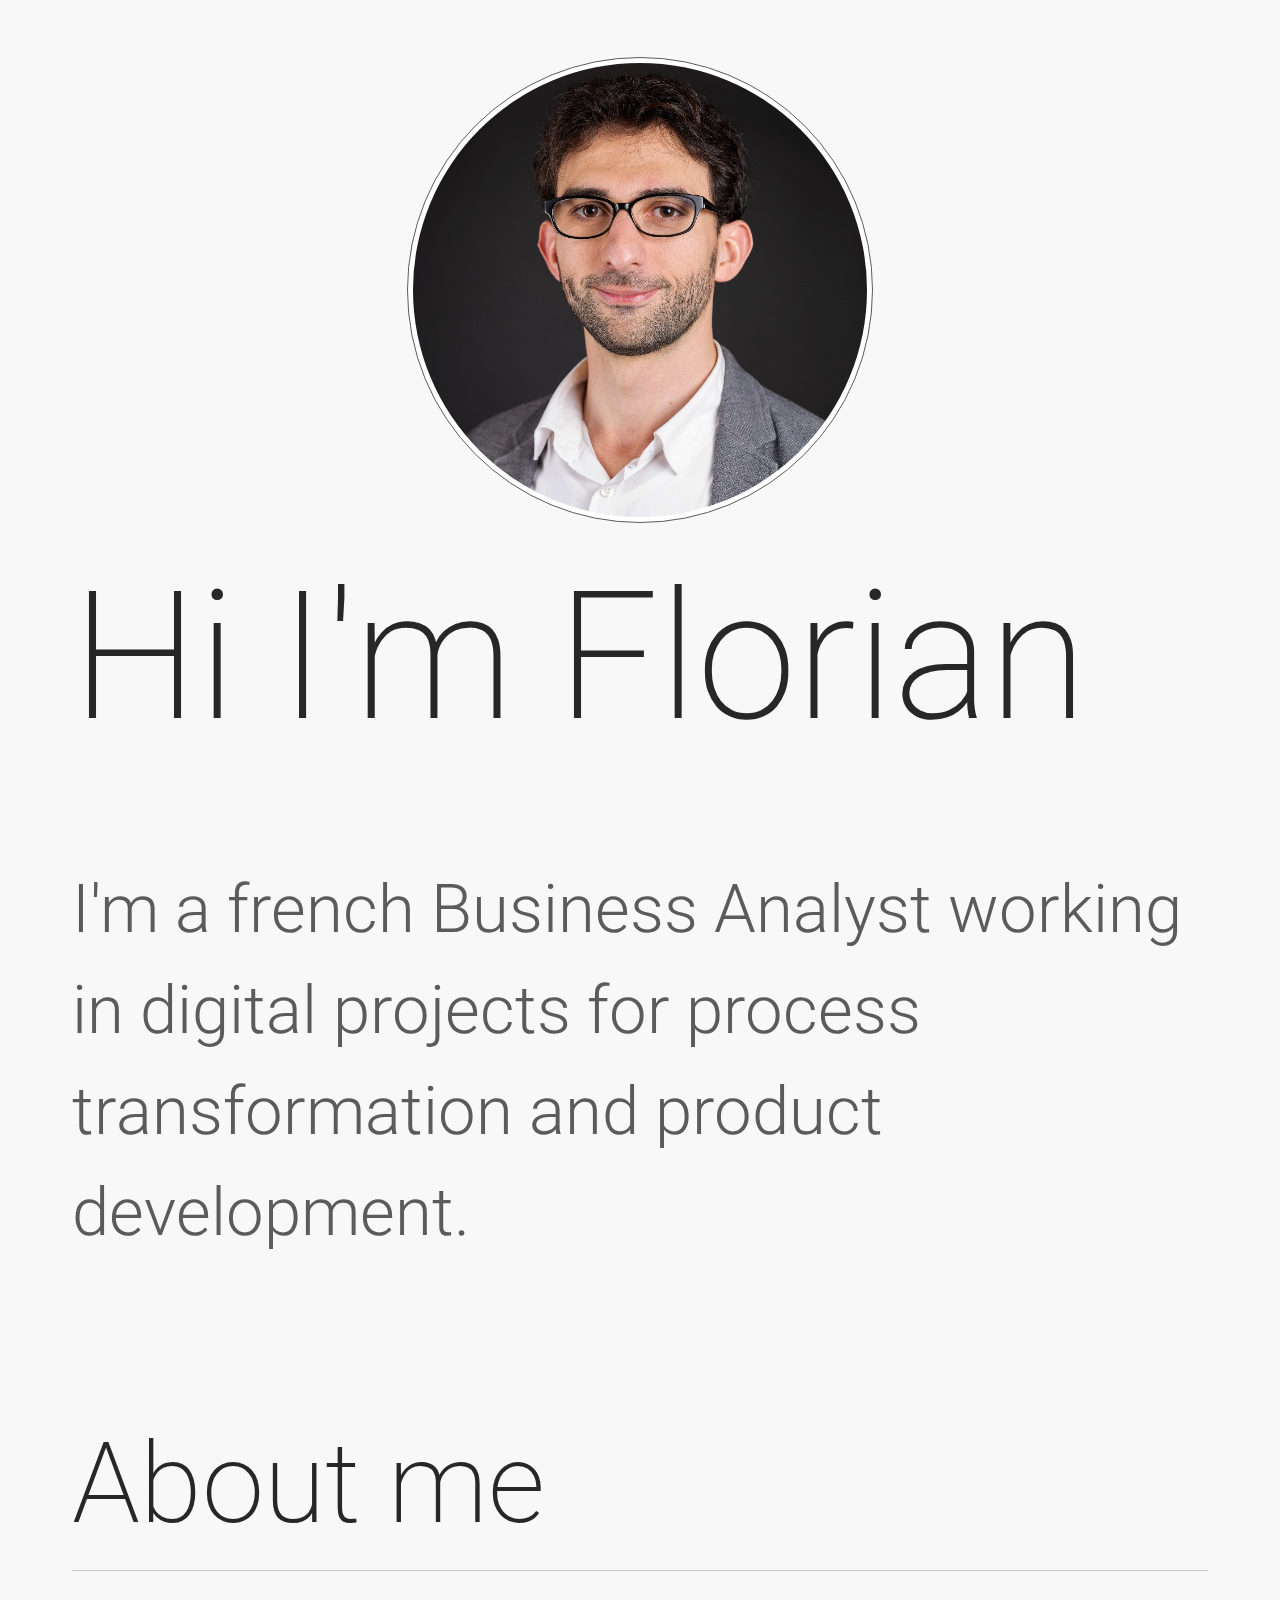
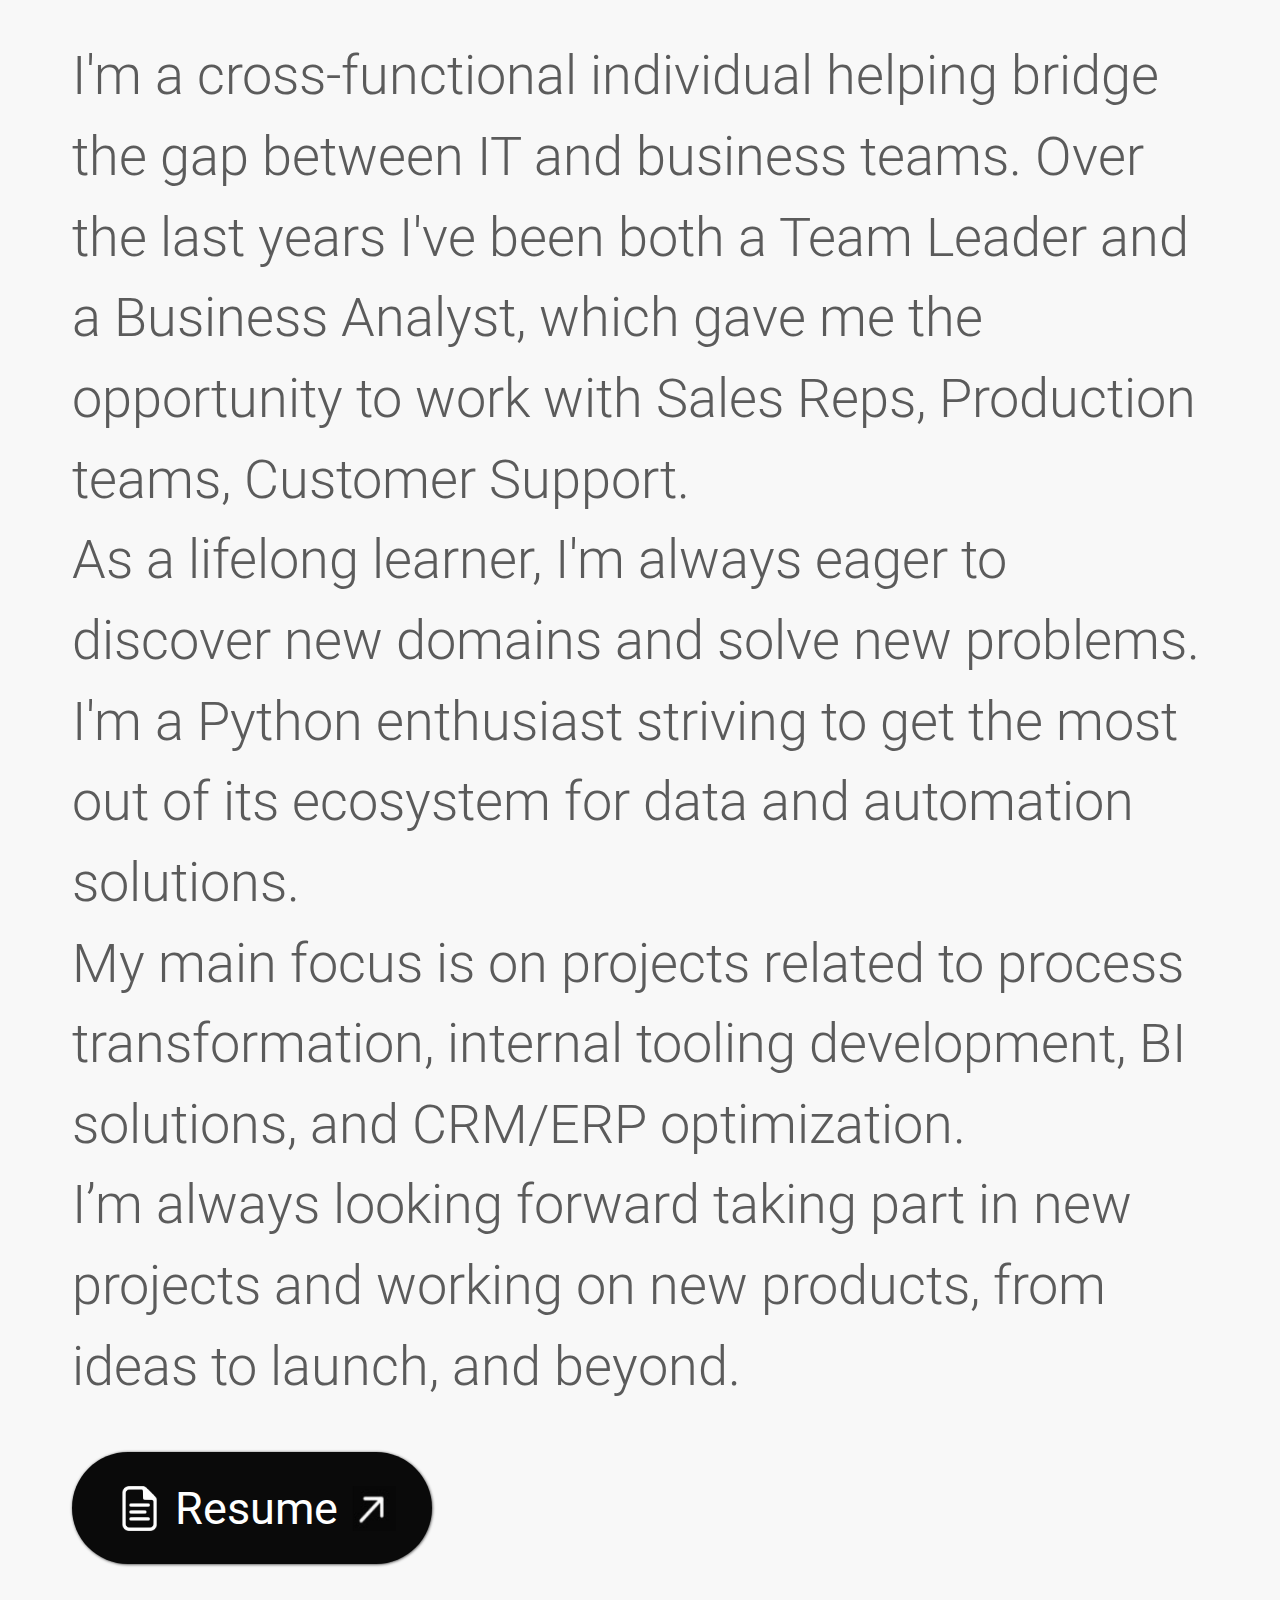
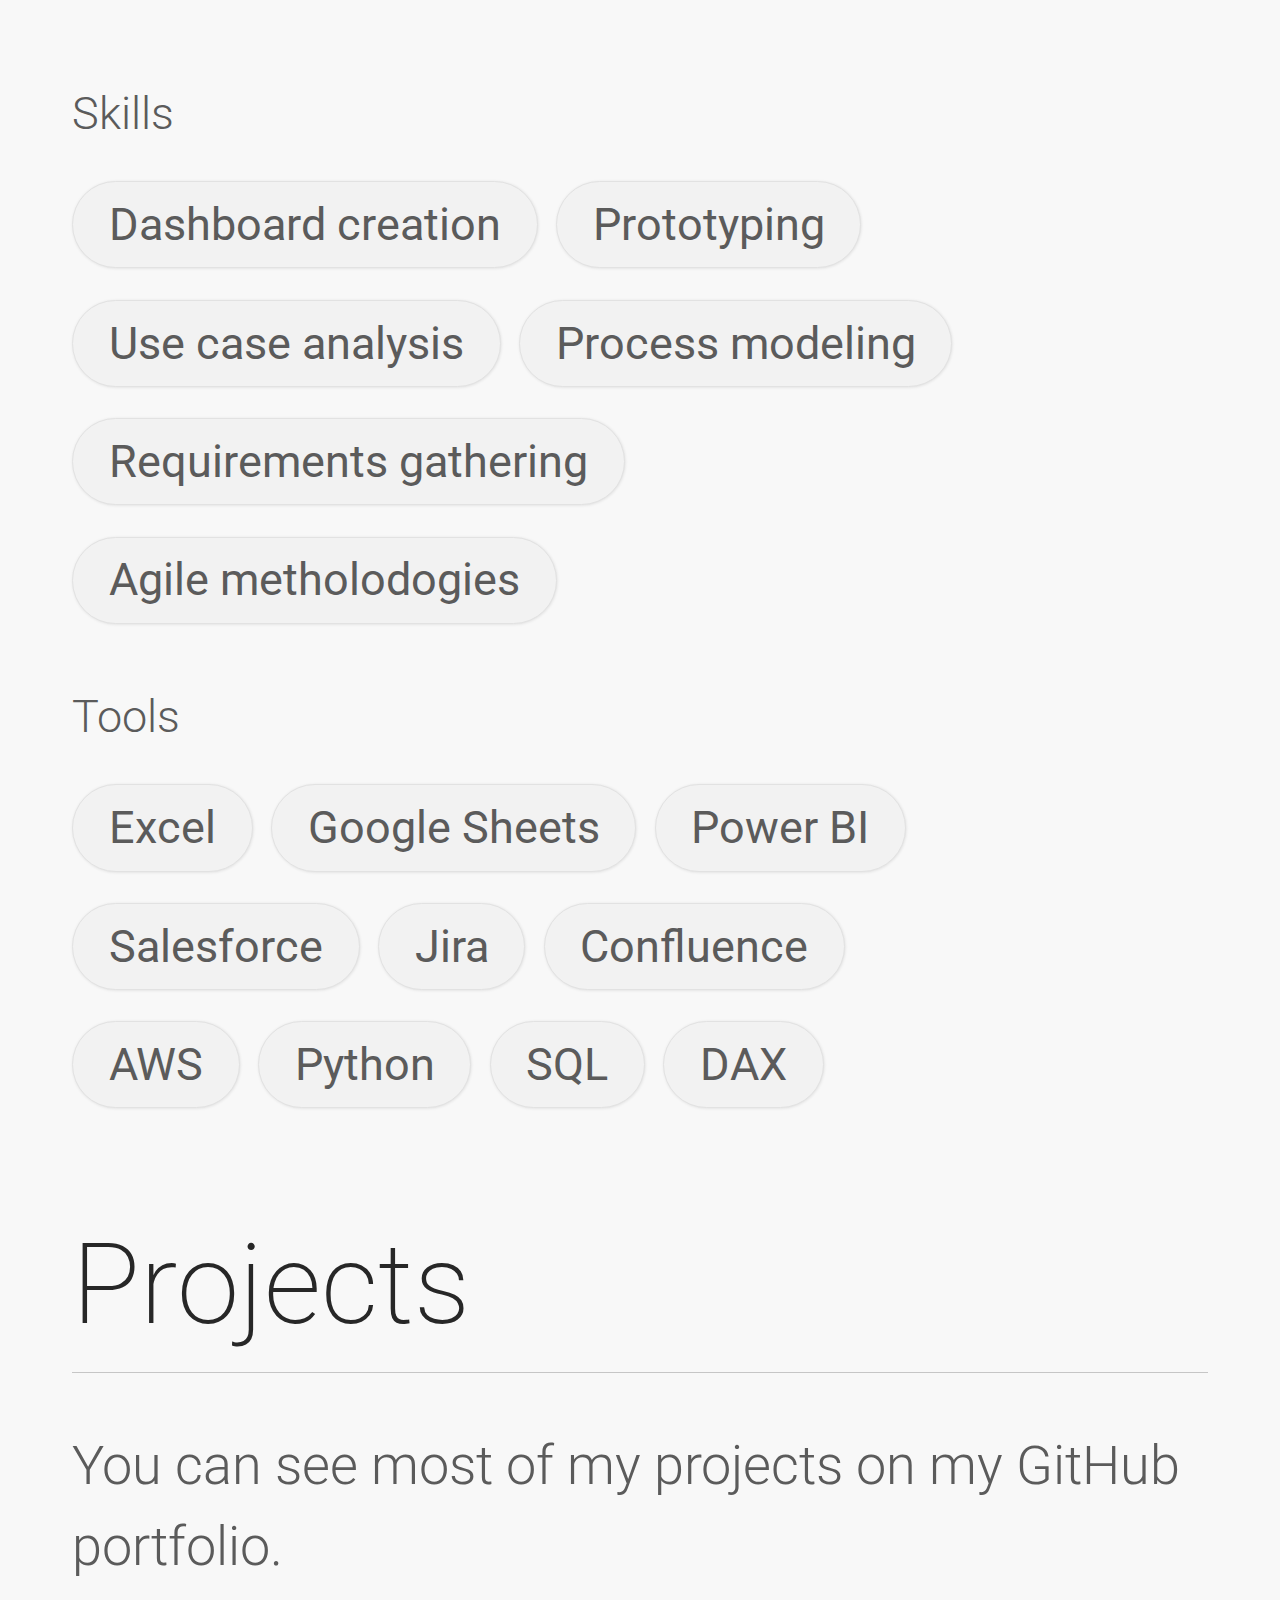
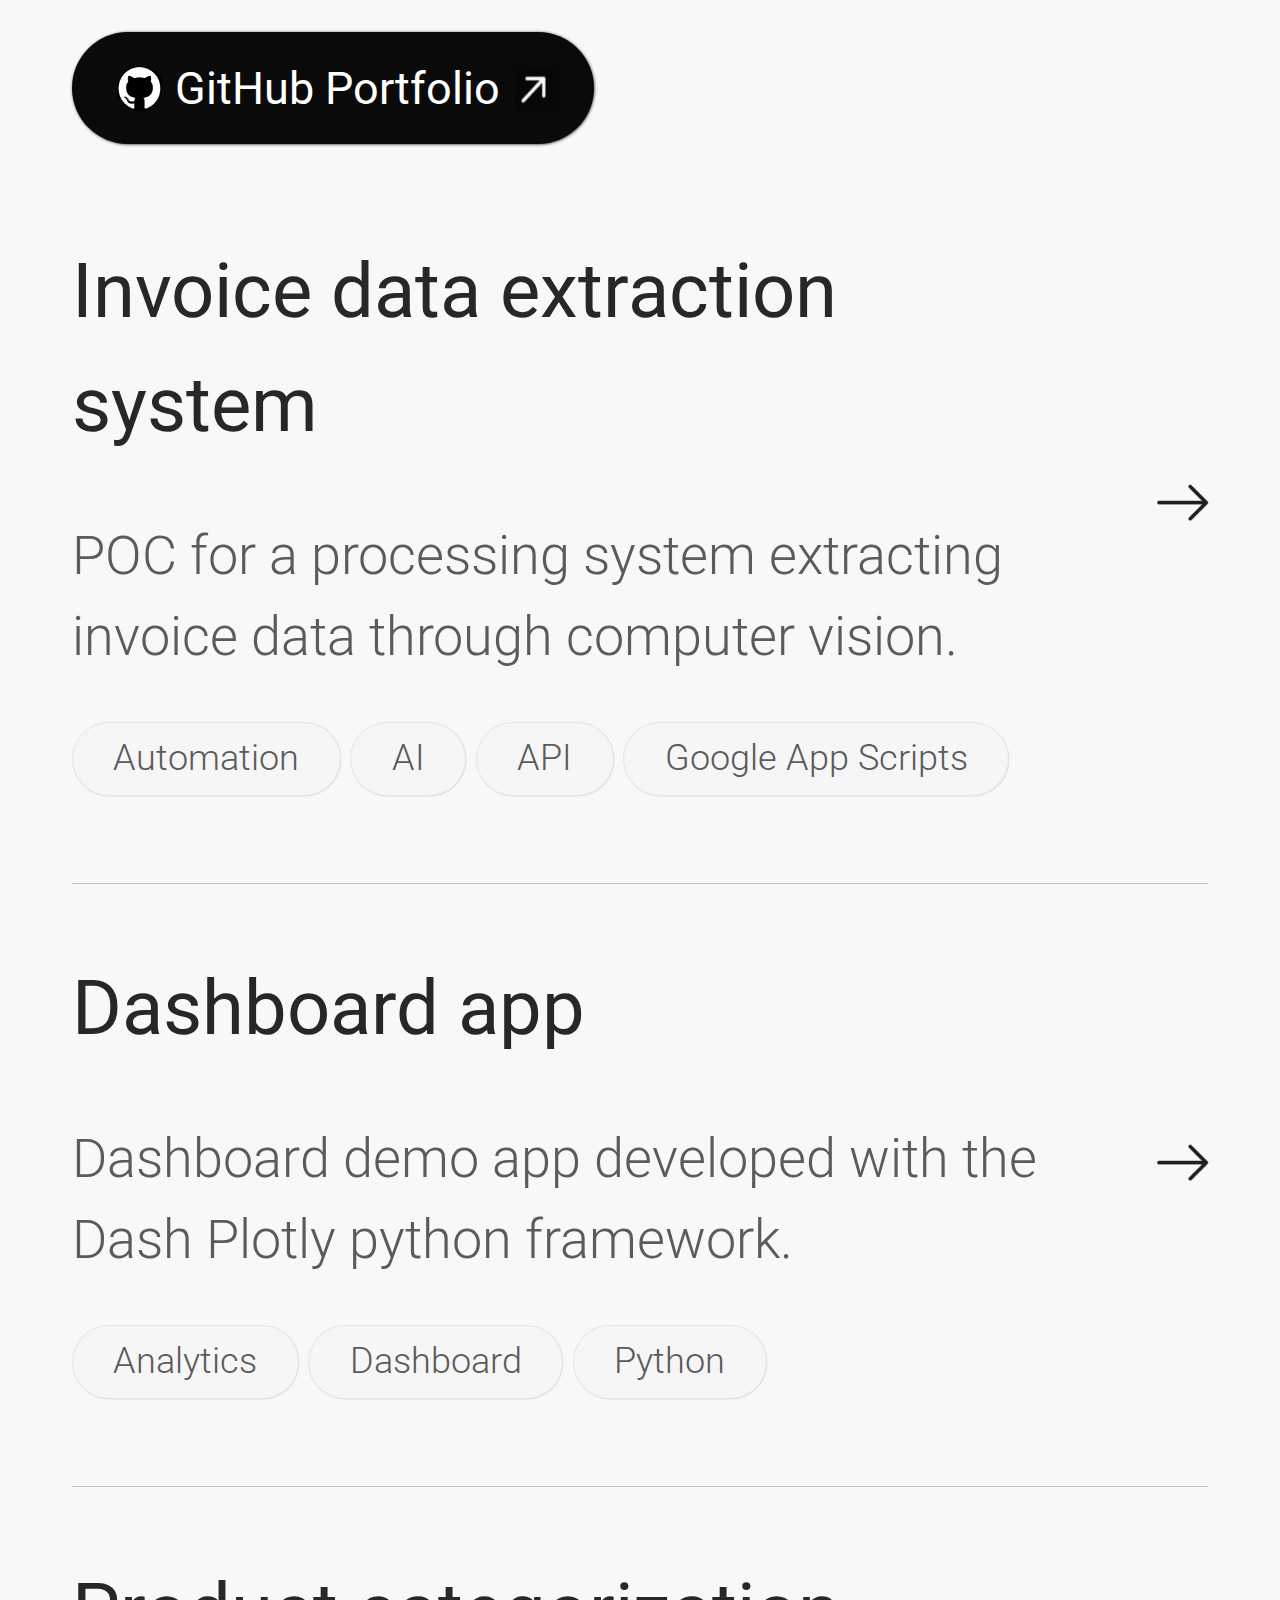
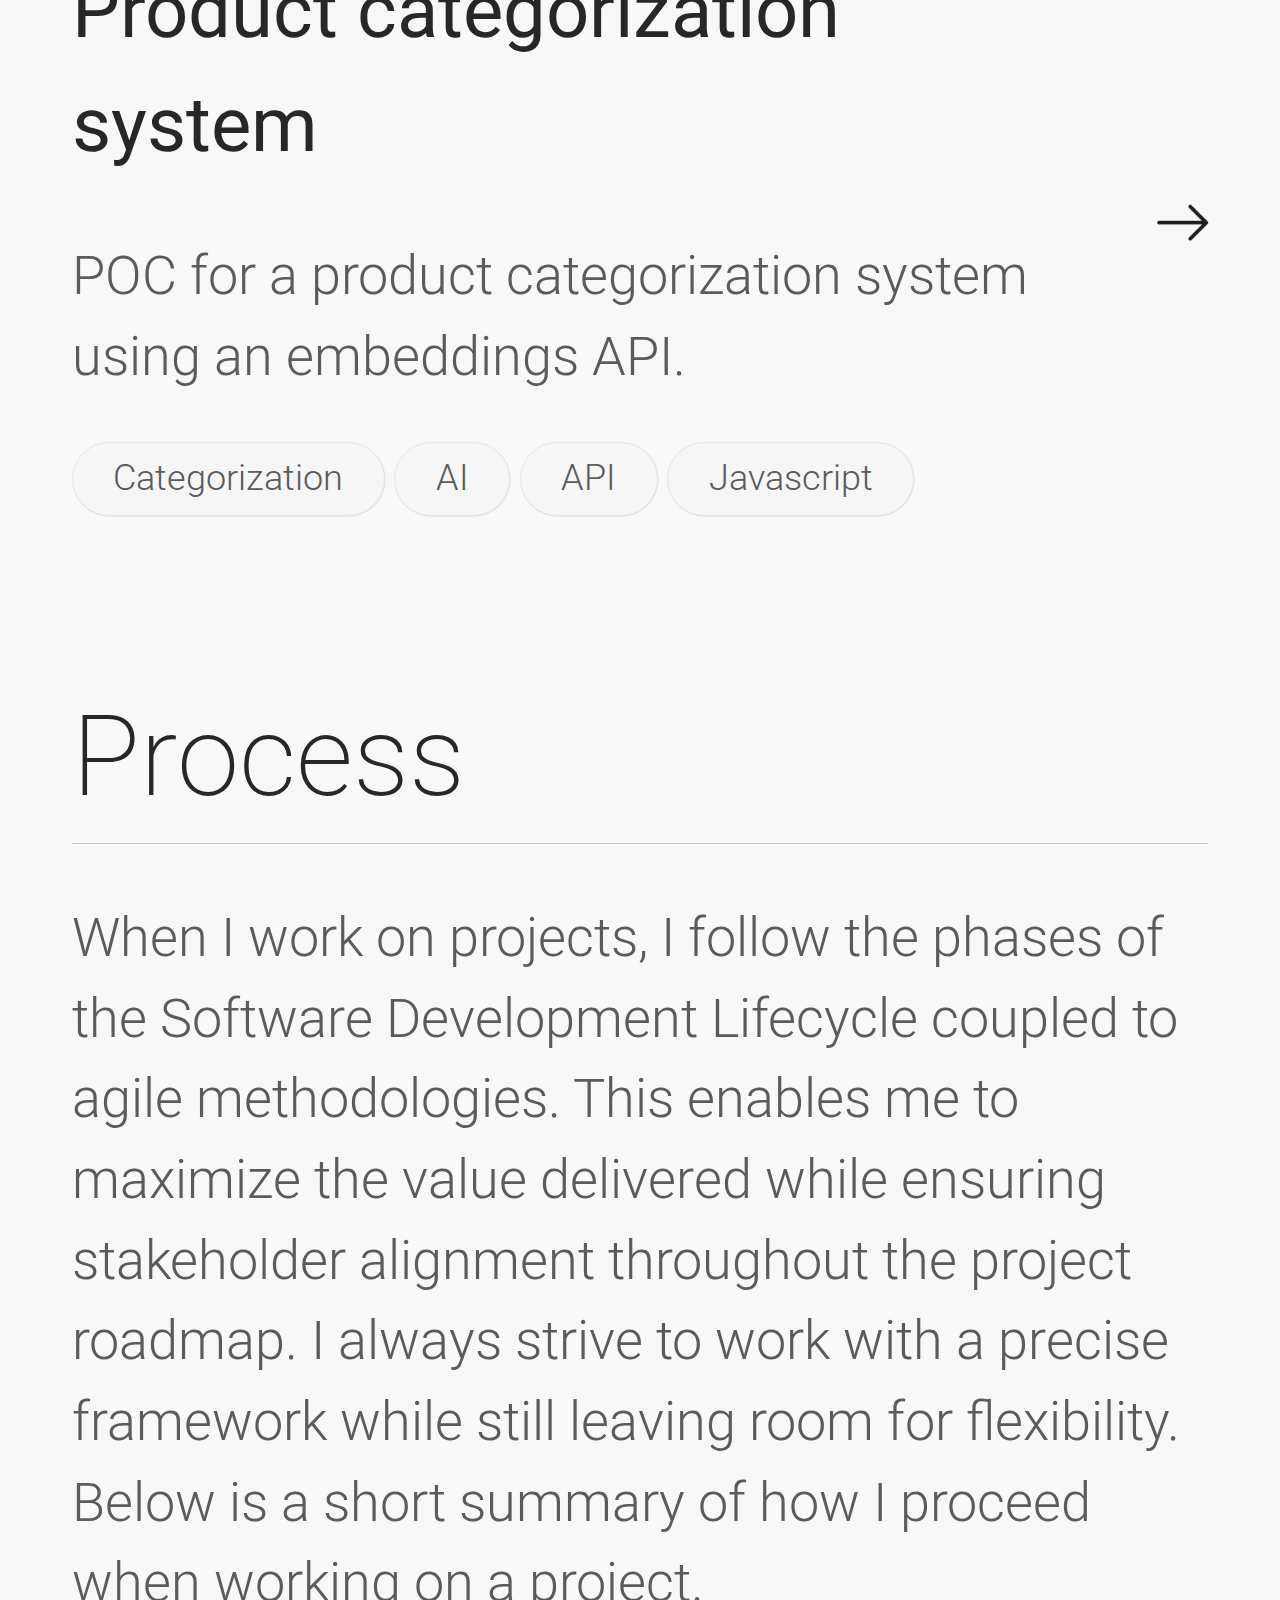
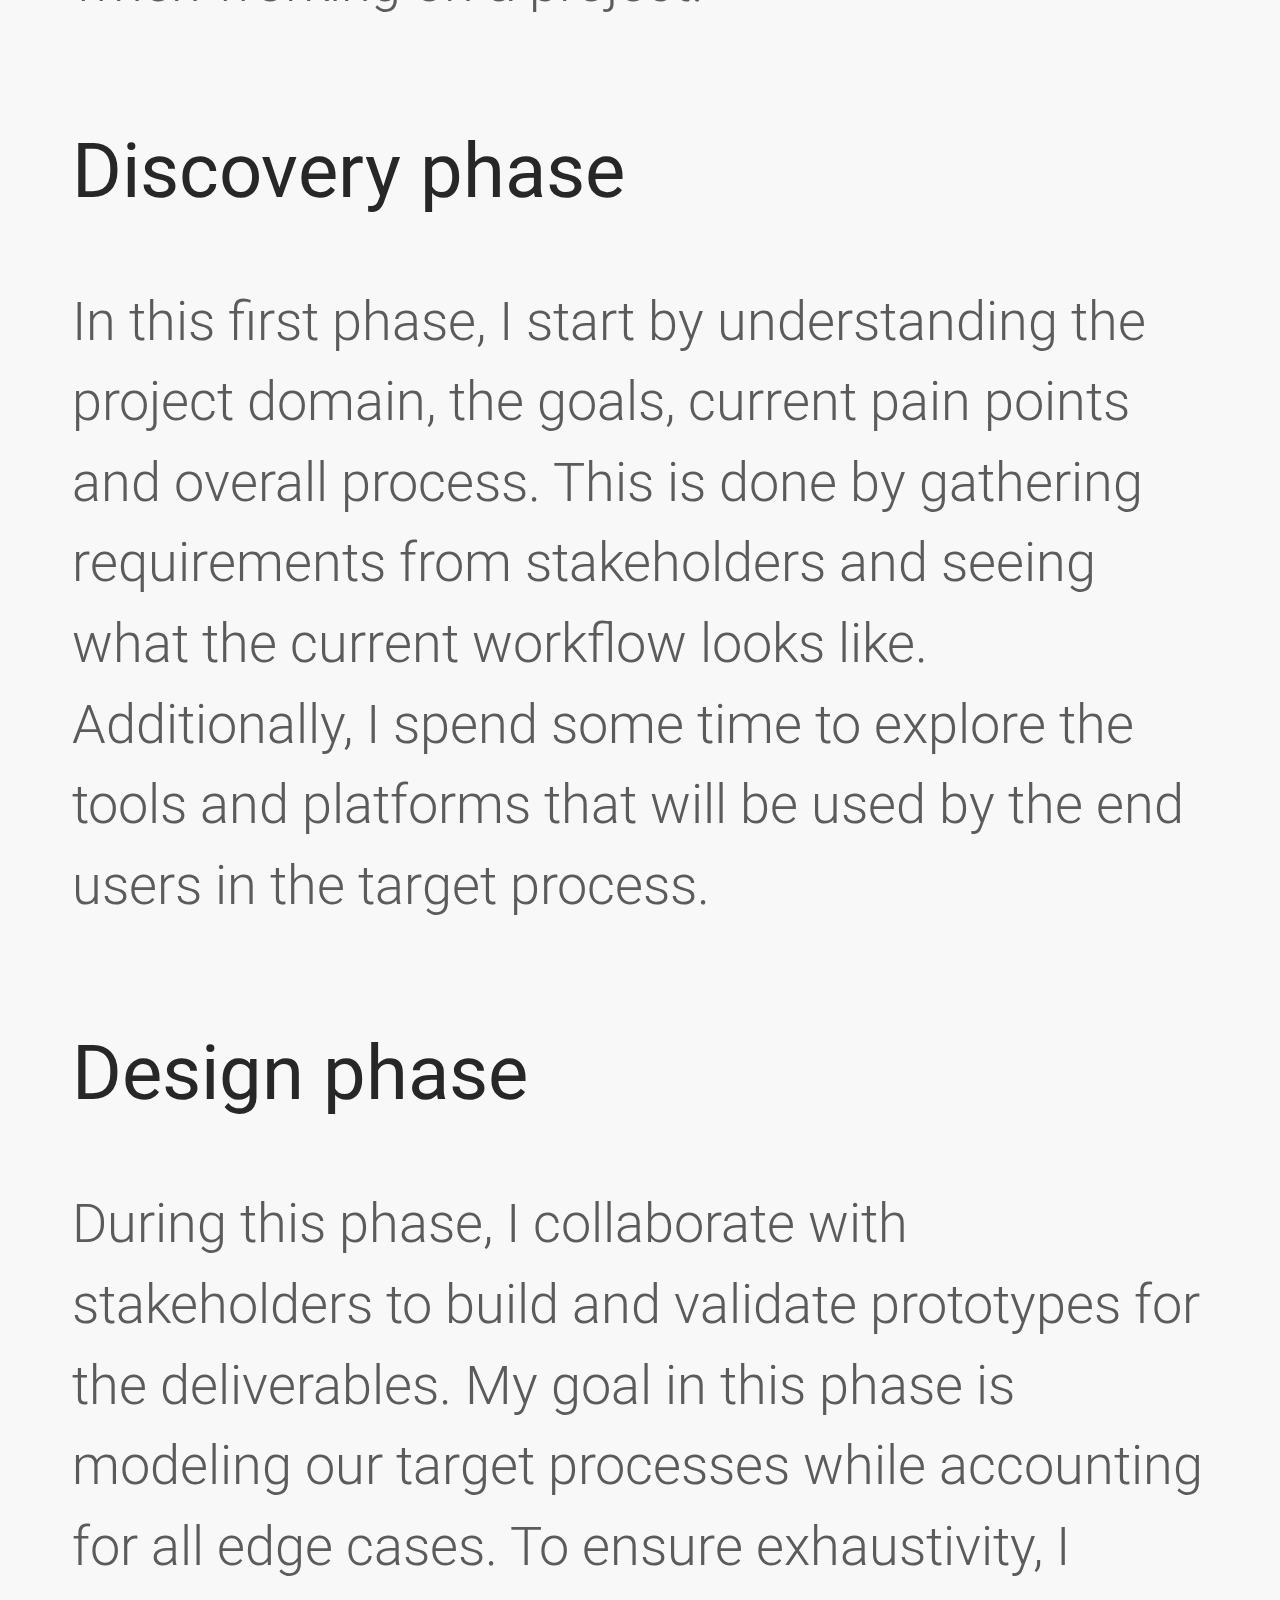
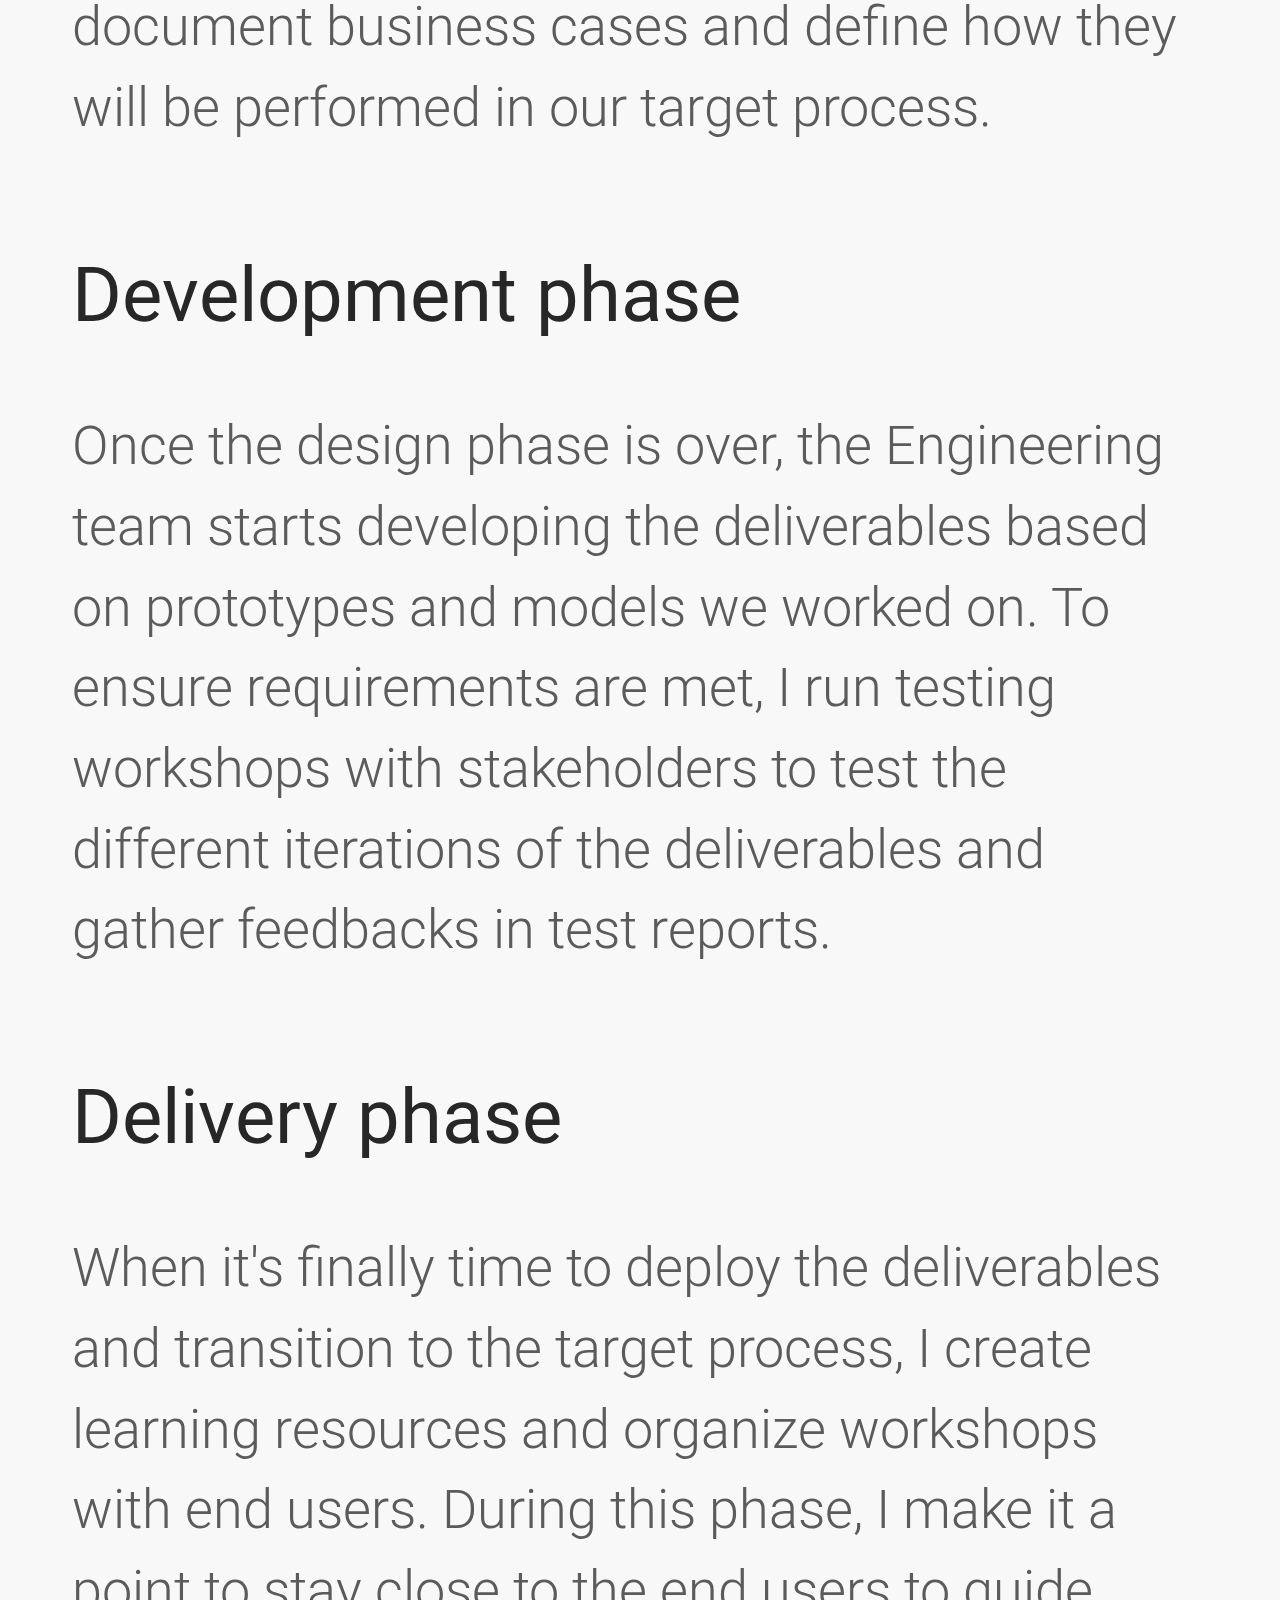
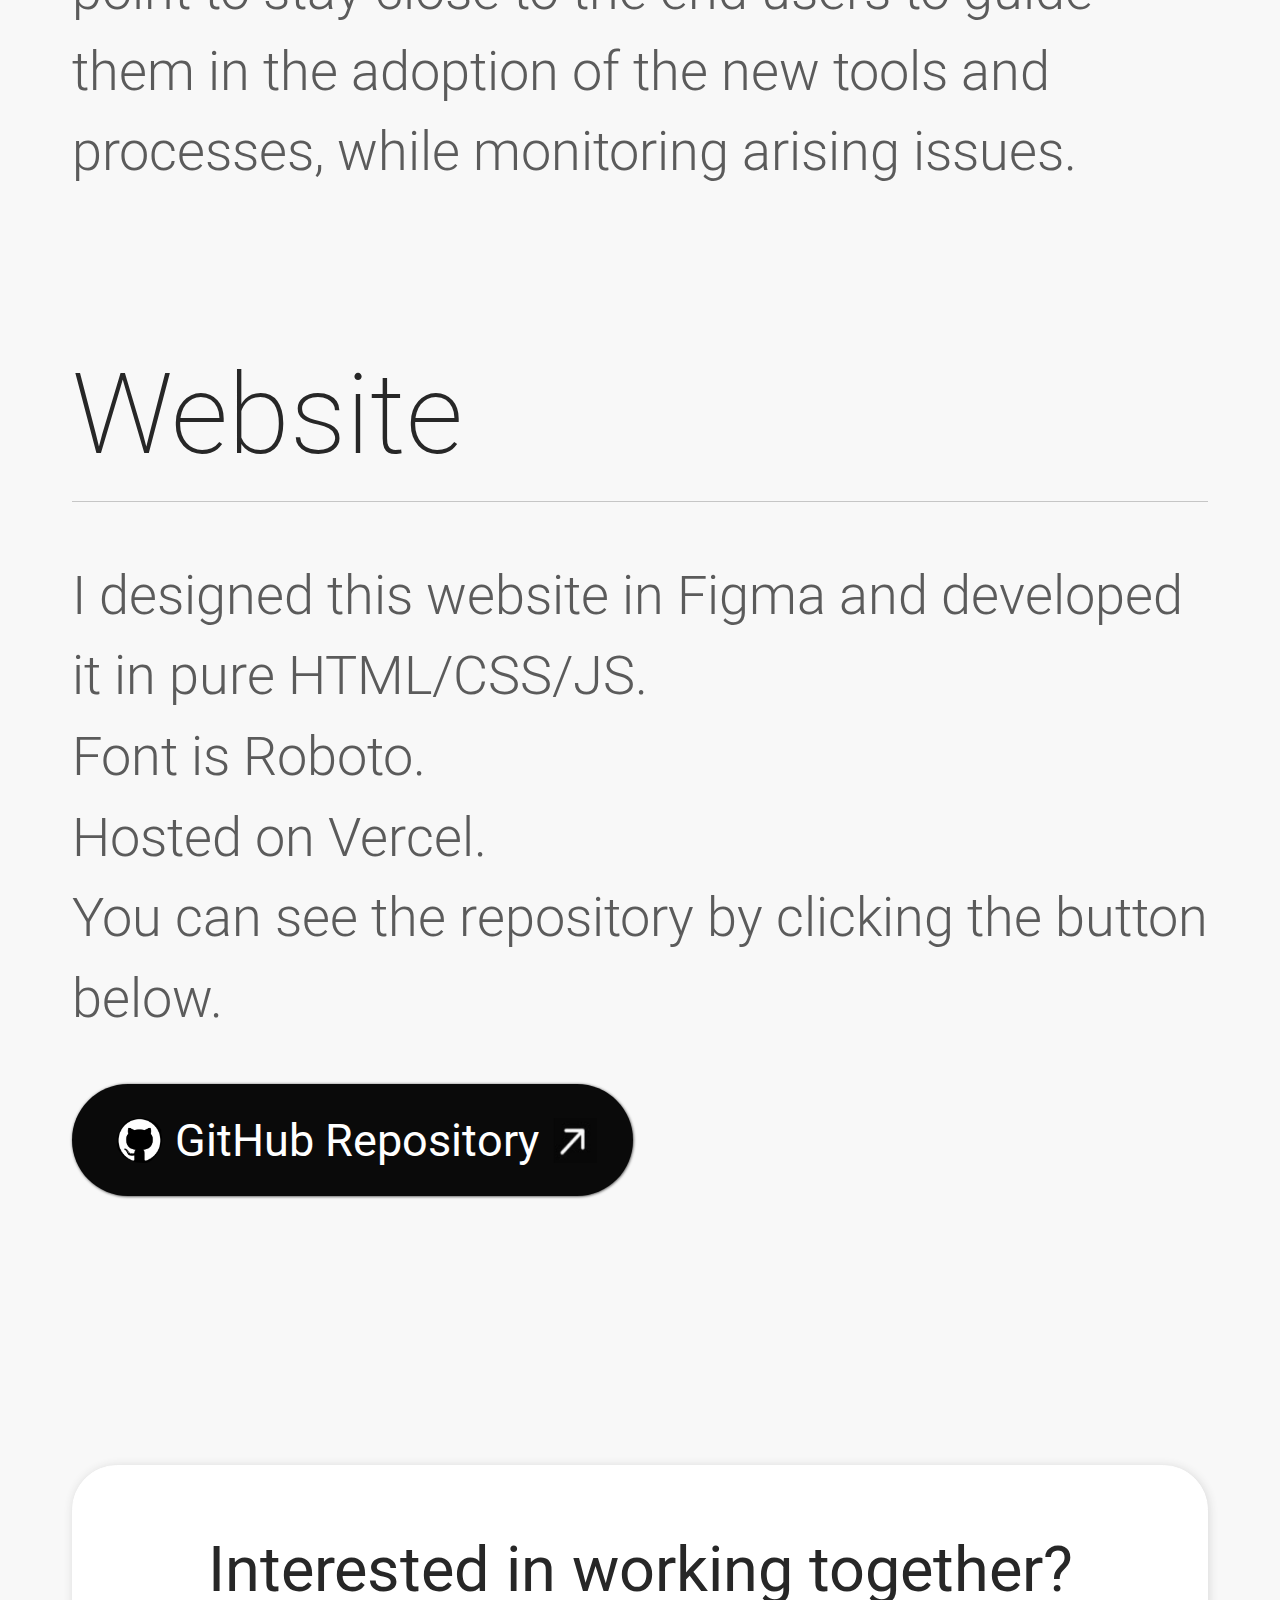
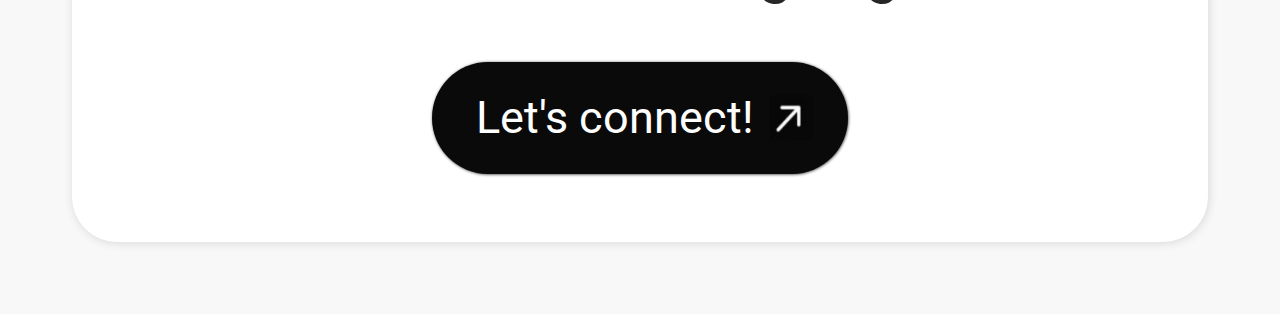
==== index.html @ 18e8cb86 "Initial commit" ====
<!DOCTYPE html>
<html id="home">
    <head>
        <meta charset="UTF-8" />
        <meta name="viewport" content="width=device-width, initial-scale=1">
        <title>Florian Le Du</title>
        <link rel="stylesheet" href="styles.css">
        <link rel="preconnect" href="https://fonts.googleapis.com">
        <link rel="preconnect" href="https://fonts.gstatic.com" crossorigin>
        <link href="https://fonts.googleapis.com/css2?family=Open+Sans:ital,wght@0,300..800;1,300..800&family=Roboto:ital,wght@0,100;0,300;0,400;0,500;0,700;0,900;1,100;1,300;1,400;1,500;1,700;1,900&display=swap" rel="stylesheet">
        <script src="scripts.js"></script> 
    </head>
    <body>
        <nav>
            <a href="#home">HOME</a>
            <a href="#about-me">ABOUT ME</a>
            <a href="#projects">PROJECTS</a>
            <a href="#process">PROCESS</a>
            <a href="#website">WEBSITE</a>
        </nav>
        <div class="line"></div>
        <header>
            <img src="/visuals/pfp.jpg" class="profile-picture">
            <div class="info">
                <h1>Hi I'm Florian</h1>
                <p class="presentation">I'm a french Business Analyst working in digital projects for process transformation and product development.</p>
                <div class="socials">
                    <a href="https://fr.linkedin.com/in/florian-le-du" target=”_blank” title="Linkedin Profile">
                        <img src="/visuals/linkedin_icon.png" class="social">
                    </a>
                    <a href="https://github.com/FlorianLD" target=”_blank” title="GitHub Portfolio">
                        <img src="/visuals/github_icon.png" class="social">
                    </a>
                </div>
            </div>
        </header>    
        <main>
            <section>
                <h2 id="about-me">About me</h2>
                <div class="section-content">
                    <p>I'm a cross-functional individual helping bridge the gap between IT and business teams.
                        Over the last years I've been both a Team Leader and a Business Analyst, which gave me the opportunity to work with Sales Reps, Production teams, Customer Support.<br>
                        As a lifelong learner, I'm always eager to discover new domains and solve new problems.
                        I'm a Python enthusiast striving to get the most out of its ecosystem for data and automation solutions.<br>
                        My main focus is on projects related to process transformation, internal tooling development, BI solutions, and CRM/ERP optimization.<br>
                        I’m always looking forward taking part in new projects and working on new products, from ideas to launch, and beyond.

                        <a href="https://drive.google.com/file/d/1o4PYSon-yh6_Fe-cLVHPqwmygvL9SEpu/view" target=”_blank” class="button">
                            <img src="/visuals/document.png" class="icon">
                            Resume
                            <img src="/visuals/diagonal_arrow.png" class="icon">
                        </a> 
                    </p>
                    <div class="sub-section">
                        <h4>Skills</h4>
                        <div class="tag-section">
                            <div class="tag">
                                <img src="/visuals/skills/chart.png" class="tag-icon">
                                Dashboard creation
                            </div>
                            <div class="tag">
                                <img src="/visuals/skills/settings.png" class="tag-icon">
                                Prototyping
                            </div>
                            <div class="tag">
                                <img src="/visuals/skills/magnify.png" class="tag-icon">
                                Use case analysis
                            </div>
                            <div class="tag">
                                <img src="/visuals/skills/process.png" class="tag-icon">
                                Process modeling
                            </div>
                            <div class="tag">
                                <img src="/visuals/skills/people.png" class="tag-icon">
                                Requirements gathering
                            </div>
                            <div class="tag">
                                <img src="/visuals/skills/agile.png" class="tag-icon">
                                Agile metholodogies
                            </div>
                        </div>  
                    </div>
                    <div class="sub-section">
                        <h4>Tools</h4>
                        <div class="tag-section">
                            <div class="tag">
                                <img src="/visuals/tools/excel.png" class="tag-icon">
                                Excel
                            </div>
                            <div class="tag">
                                <img src="/visuals/tools/gsheet.png" class="tag-icon">
                                Google Sheets
                            </div>
                            <div class="tag">
                                <img src="/visuals/tools/powerbi.png" class="tag-icon">
                                Power BI
                            </div>
                            <div class="tag">
                                <img src="/visuals/tools/sf.png" class="tag-icon">
                                Salesforce
                            </div>
                            <div class="tag">
                                <img src="/visuals/tools/jira.png" class="tag-icon">
                                Jira
                            </div>
                            <div class="tag">
                                <img src="/visuals/tools/confluence.png" class="tag-icon">
                                Confluence
                            </div>
                            <div class="tag">
                                <img src="/visuals/tools/aws.png" class="tag-icon">
                                AWS
                            </div>
                            <div class="tag">
                                <img src="/visuals/tools/python.png" class="tag-icon">
                                Python
                            </div>
                            <div class="tag">
                                <img src="/visuals/tools/sql.png" class="tag-icon">
                                SQL
                            </div>
                            <div class="tag">
                                <img src="/visuals/tools/dax.png" class="tag-icon">
                                DAX
                            </div>
                        </div>
                    </div>
                </div>
            </section>
            <section>
                <h2 id="projects">Projects</h2>
                    <p>You can see most of my projects on my GitHub portfolio.
                        <a href="https://github.com/FlorianLD" target=”_blank” class="button">
                            <img src="/visuals/github_button.png" class="icon">
                            GitHub Portfolio
                            <img src="/visuals/diagonal_arrow.png" class="icon">
                        </a> 
                    </p>
                    <div class="section-content">
                        <div class="case-section">
                            <div class="case">
                                <div class="case-info">
                                    <h3>Invoice data extraction system</h3>
                                    <p>POC for a processing system extracting invoice data through computer vision.</p>
                                    <div class="case-tags">
                                        <div class="case-tag">Automation</div>
                                        <div class="case-tag">AI</div>
                                        <div class="case-tag">API</div>
                                        <div class="case-tag">Google App Scripts</div>
                                    </div>
                                </div>
                                <a href="https://github.com/FlorianLD/invoice_data_extraction" target=”_blank”>
                                    <img src="/visuals/right_arrow.png" class="arrow-access" title="See project page">
                                </a>
                            </div>
                            <div class="line"></div>
                            <div class="case">
                                <div class="case-info">
                                    <h3>Dashboard app</h3>
                                    <p>Dashboard demo app developed with the Dash Plotly python framework.</p>
                                    <div class="case-tags">
                                        <div class="case-tag">Analytics</div>
                                        <div class="case-tag">Dashboard</div>
                                        <div class="case-tag">Python</div>
                                    </div>
                                </div>
                                <a href="https://github.com/FlorianLD/dashboard_app" target=”_blank”>
                                    <img src="/visuals/right_arrow.png" class="arrow-access" title="See project page">
                                </a>
                            </div>
                            <div class="line"></div>
                            <div class="case">
                                <div class="case-info">
                                    <h3>Product categorization system</h3>
                                    <p>POC for a product categorization system using an embeddings API.</p>
                                    <div class="case-tags">
                                        <div class="case-tag">Categorization</div>
                                        <div class="case-tag">AI</div>
                                        <div class="case-tag">API</div>
                                        <div class="case-tag">Javascript</div>
                                    </div>
                                </div>
                                <a href="https://github.com/FlorianLD/product_categorization_feature" target=”_blank”>
                                    <img src="/visuals/right_arrow.png" class="arrow-access" title="See project page">
                                </a>
                            </div>
                        </div>
                        <div class="image-frame">
                            <p class="project-desc">
                                Several frameworks in the python ecosystem are targeted towards data app development such as Streamlit and Reflex.
                                These frameworks enable developers to create dashboards by relying only on the python language.
                                Under the hood, these frameworks usually translate python code to HTML/React components.
                            </p>
                        </div>
                    </div>
            </section>
            <section>
                <h2 id="process">Process</h2>
                <p>When I work on projects, I follow the phases of the Software Development Lifecycle coupled to agile methodologies. This enables me to maximize the value delivered while ensuring stakeholder alignment throughout the project roadmap. I always strive to work with a precise framework while still leaving room for flexibility.<br>
                Below is a short summary of how I proceed when working on a project.</p>
                <div class="section-content">
                    <div class="case-section">
                        <div class="phase">
                            <h3>Discovery phase</h3>
                            <p>In this first phase, I start by understanding the project domain, the goals, current pain points and overall process. 
                                This is done by gathering requirements from stakeholders and seeing what the current workflow looks like.
                                Additionally, I spend some time to explore the tools and platforms that will be used by the end users in the target process.
                            </p>
                        </div>
                        <div class="phase">
                            <h3>Design phase</h3>
                            <p>During this phase, I collaborate with stakeholders to build and validate prototypes for the deliverables. 
                                My goal in this phase is modeling our target processes while accounting for all edge cases. 
                                To ensure exhaustivity, I document business cases and define how they will be performed in our target process.
                            </p>
                        </div>
                        <div class="phase">
                            <h3>Development phase</h3>
                            <p>Once the design phase is over, the Engineering team starts developing the deliverables based on prototypes and models we worked on. 
                                To ensure requirements are met, I run testing workshops with stakeholders to test the different iterations of the deliverables and gather feedbacks in test reports.
                            </p>
                        </div>
                        <div class="phase">
                            <h3>Delivery phase</h3>
                            <p>When it's finally time to deploy the deliverables and transition to the target process, 
                                I create learning resources and organize workshops with end users.
                                During this phase, I make it a point to stay close to the end users to guide them in the adoption of the new tools and processes, while monitoring arising issues.
                            </p>
                        </div>
                    </div>
                    <div class="image-frame">
                        <img src="/visuals/process.png" class="image">
                    </div>
                </div>
            </section>
            <section>
                <h2 id="website">Website</h2>
                    <p>
                        I designed this website in Figma and developed it in pure HTML/CSS/JS.<br>
                        Font is Roboto.<br>
                        Hosted on Vercel.<br>
                        You can see the repository by clicking the button below.
                    <a href="https://github.com/FlorianLD" target=”_blank” class="button">
                        <img src="/visuals/github_button.png" class="icon">
                        GitHub Repository
                        <img src="/visuals/diagonal_arrow.png" class="icon">
                    </a> 
                    </p>
            </section>
            <div class="flex-wrapper">
                <div class="connect">
                    Interested in working together?
                    <a href="https://fr.linkedin.com/in/florian-le-du" target=”_blank” class="button" title="Linkedin">
                        Let's connect!
                        <img src="/visuals/diagonal_arrow.png" class="icon">
                    </a> 
                </div>
            </div>
        </main>
    </body>
</html>
---- styles.css ----
:root {
    --title-color: rgb(39,39,39);
    --text-color: rgb(91,91,91);
    animation: fadeIn 1s ease-in-out;
}

html {
    background-color: rgb(248,248,248);
    line-height: 1.5;
    margin: 0 5% 5% 5%;
    font-size: 0.9vw;
    font-weight: 300;
    color: var(--text-color);
    font-family: Roboto, system-ui, -apple-system, BlinkMacSystemFont, Roboto, Oxygen, Ubuntu, Cantarell, 'Open Sans', 'Helvetica Neue', sans-serif;
}

nav {
    display: flex;
    column-gap: 2%;
    justify-content: center;
    background-color: rgb(248,248,248);
}

nav > a {
    color: var(--text-color)
}

nav > *:hover {
    opacity: 50%;
    cursor: pointer;
    transition: opacity 0.2s;
}

.line {
    margin-bottom: 0.5rem;
    margin-top: 0.5rem;
}

.line::before {
    content: '';
    display: block;
    width: 100%;
    height: 1px;
    background-color: rgb(198,198,198);
}

header {
    display: flex;
    justify-content: center;
    margin: 5% 0 5% 0;
    column-gap: 2%;
}

.profile-picture {
    width: 12%;
    align-self: center;
    border: solid;
    border-width: 1px;
    background-color: rgb(255, 255, 255);
    border-radius: 50%;
    padding: 5px;
    border-color: rgb(91,91,91);
}

.info {
    max-width: 30%;
}

h1 {
    margin-top: 0;
    margin-bottom: 1%;
    font-size: 4rem;
    color: var(--title-color);
    font-weight: 200;
}

.presentation {
    font-size: 1.5rem;
    width: 100%;
}

.socials {
    display: flex;
    column-gap: 2%;
}

.social {
    width: 20px;
}

.social:hover {
    opacity: 80%;
    cursor: pointer;
    transition: opacity 0.2s;
}

.social:active {
    opacity: 90%;
    cursor: pointer;
}

section {
    margin-top: 3%;
}

h2 {
    color: var(--title-color);
    font-size: 2.5rem;
    margin-bottom: 1%;
    font-weight: 200;
}

h2::after{
    content: '';
    display: block;
    width: 100%;
    height: 1px;
    background-color: rgb(198,198,198);
    margin-top: 0.2%;
}

p {
    font-size: 1rem;
    width: fit-content;
    max-width: 50rem;
}

.section-content {
    display: flex;
    justify-content: flex-start;
    column-gap: 5%;
}

h4 {
    margin-bottom: 3%;
    font-weight: 300;
}

.tag-section {
    display: flex;
    row-gap: 0.7rem;
    column-gap: 2%;
    flex-wrap: wrap;
    width: 27rem;
}

.tag {
    display: flex;
    flex-direction: row;
    border: solid;
    width: fit-content;
    border-width: 1px;
    border-radius: 40px;
    column-gap: 2px;
    height: 1.7rem;
    padding-left: 12px;
    padding-right: 17px;
    padding-top: 5px;
    border-color: rgb(226, 226, 226);
    border-width: 1px;
    background-color: rgb(242,242,242);
    font-size: 0.9rem;
    box-shadow: 0.5px 0.5px 3px rgba(0, 0, 0, 0.1);
    font-weight: 400;
}

.tag-icon {
    scale: 55%;
    margin-bottom: 5px;
}

.case-section {
    display: flex;
    flex-direction: column;
    flex-basis: 40%;
    row-gap: 0rem;
}

.case {
    display: flex;
    flex-direction: row;
    justify-content: space-between;
}

.case:hover {
    opacity: 60%;
    transition: opacity 0.2s;
}

h3 {
    color: var(--title-color);
    font-weight: 400;
    font-size: 1.2rem;
    margin-top: 2%;
    margin-bottom: -0.5rem;
}

.case-tags {
    display: flex;
    flex-direction: row;
    flex-wrap: wrap;
    column-gap: 1%;
    row-gap: 0.4rem;
    margin: 2% 0 2% 0;
}

.case-tag {
    border: solid;
    border-radius: 20px;
    border-width: 1px;
    padding: 2px 10px 2px 10px;
    border-color: rgb(230, 230, 230);
    border-width: 1px;
    font-size: 0.7rem;
    background-color: rgb(246,246,246);
    box-shadow: 0.5px 0.5px 1px rgba(0, 0, 0, 0.1);
}

.arrow-access {
    width: 20px;
    height: 20px;
    transform: rotate(180deg);
}

.arrow-access:hover {
    opacity: 80%;
}

a:has(.arrow-access) {
    margin-left: 10%;
}

a:has(.arrow-access):hover {
    cursor: pointer;
}

.image-frame {
    display: flex;
    border: solid;
    border-radius: 40px;
    width: 40%;
    height: 25em;
    justify-content: center;
    align-items: center;
    align-self: center;
    background-color: white;
    border-color: rgb(255, 255, 255);
    border-width: 1px;
    box-shadow: 1px 1px 10px rgb(216, 216, 216);
}

.project-desc {
    font-size: 1.5rem;
    margin: 5rem;
}

.image {
    width: 30em;
    height: 25em;
}

.case-image {
    width: 30em;
    height: 25em;
    border-radius: 40px;
}

.connect {
    display: flex;
    flex-direction: column;
    row-gap: 1.5rem;
    margin-top: 5rem;
    font-size: 2rem;
    color: var(--title-color);
    font-weight: 400;
    border: solid;
    padding: 50px 0 50px 0;
    width: 40vw;
    border-radius: 30px;
    background-color: white;
    align-items: center;
    justify-self: flex-start;
    border-color: rgb(255, 255, 255);
    border-width: 1px;
    box-shadow: 1px 1px 10px rgb(216, 216, 216);
}

.icon {
    width: 15px;
    height: 15px;
    
}

.button {
    display: flex;
    background-color: rgb(10,10,10);
    color: white;
    width: fit-content;
    border-radius: 30px;
    padding: 0.5rem 0.8rem 0.5rem 1rem;
    column-gap: 5px;
    align-items: center;
    justify-content: center;
    box-shadow: 0.5px 0.5px 3px rgb(58, 58, 58);
    margin: 2% 0px 1% 0px;
    font-size: 0.9rem;
    font-weight: 400;
}

.button:hover {
    opacity: 80%;
    cursor: pointer;
    transition: opacity 0.2s;
}

.button:active {
    opacity: 90%;
    cursor: pointer;
}

a {
    display: flex;
    color: white;
    text-decoration: none;
    height: fit-content;
    align-self: center;
}

/* Component to center some elements */
.flex-wrapper {
    display: flex;
    justify-content: space-around;
}

/* Project page | Unused at the moment */
.back {
    display: flex;
    margin-top: 2rem;
    margin-bottom: 3%;
}

.back > a {
    padding-right: 1px;
    color: black;
    font-size: 1.5rem;
}

.back > a:hover {
    opacity: 80%;
    cursor: pointer;
}

.back > a > img {
    width: 10%;
    padding-right: 1rem;
}

.back > a > div {
    align-self: center;
}

.project-title {
    color: var(--title-color);
    font-size: 1.9rem;
    margin-bottom: 1%;
    font-weight: 200;
}

.project-page-overview {
    width: 50%;
    margin-bottom: 3rem;
    font-size: 1.2rem;
}

.project-page-overview {
    width: 50%;
}

.project-image-frame {
    width: 60%;
    height: 27em;
    margin-left: 1rem;
}

.project-image {
    width: 90%;
    height: 80%;
    border-radius: 4%;
}

/* Fade in when the site loads */
@keyframes fadeIn {
    from {
       opacity: 0
    }
  
    to {
        opacity: 1
    }
}

/* Media queries */

@media only screen and (max-width: 1280px) {

    html {
        font-size: 3.5vw;
    }

    header {
        flex-direction: column;
    }

    .profile-picture {
        width: 40%;
    }

    .info {
        max-width: 100%;
    }

    p {
        margin-bottom: 1rem;
        font-size: 1.2rem;
    }

    .project-page-overview {
        width: 100%;
    }

    .section-content {
        flex-direction: column;
    }

    .tag-section {
        width: 80%;
    }

    .tag {
        border-radius: 1rem;
        height: fit-content;
        padding: 0.2rem 0.8rem 0.2rem 0.8rem;
        font-size: 1rem;
    }

    h3 {
        font-size: 1.7rem;
        margin-top: 1rem;
        margin-bottom: 0rem;
    }

    .case {
        margin-bottom: 1rem;
        column-gap: 5%;
    }

    .case-tag {
        border-radius: 1rem;
        padding: 0.2rem 0.9rem 0.2rem 0.9rem;
        font-size: 0.8rem;
    }

    .arrow-access {
        width: calc(4vw);
        height: calc(5vh + 3.5vw + 50%);
    }

    a:has(.arrow-access) {
        margin-left: 1rem;
    }

    .connect {
        row-gap: 0;
        font-size: 1.4rem;
        padding: 5% 5% 5% 5%;
        width: 100%;
        border-radius: 1rem;
    }

    .button {
        border-radius: 2rem;
        margin-top: 1rem;
        font-size: 1rem;
        column-gap: 0.3rem;
        justify-content: center;
    }
    
    .icon {
        width: 1rem;
        height: 1rem;
    }

    nav, 
    .socials, 
    .tag-icon, 
    .image-frame, 
    .image,
    .project-image-frame,
    .project-image, 
    .line:nth-of-type(1) {
        display: none;
    }
}
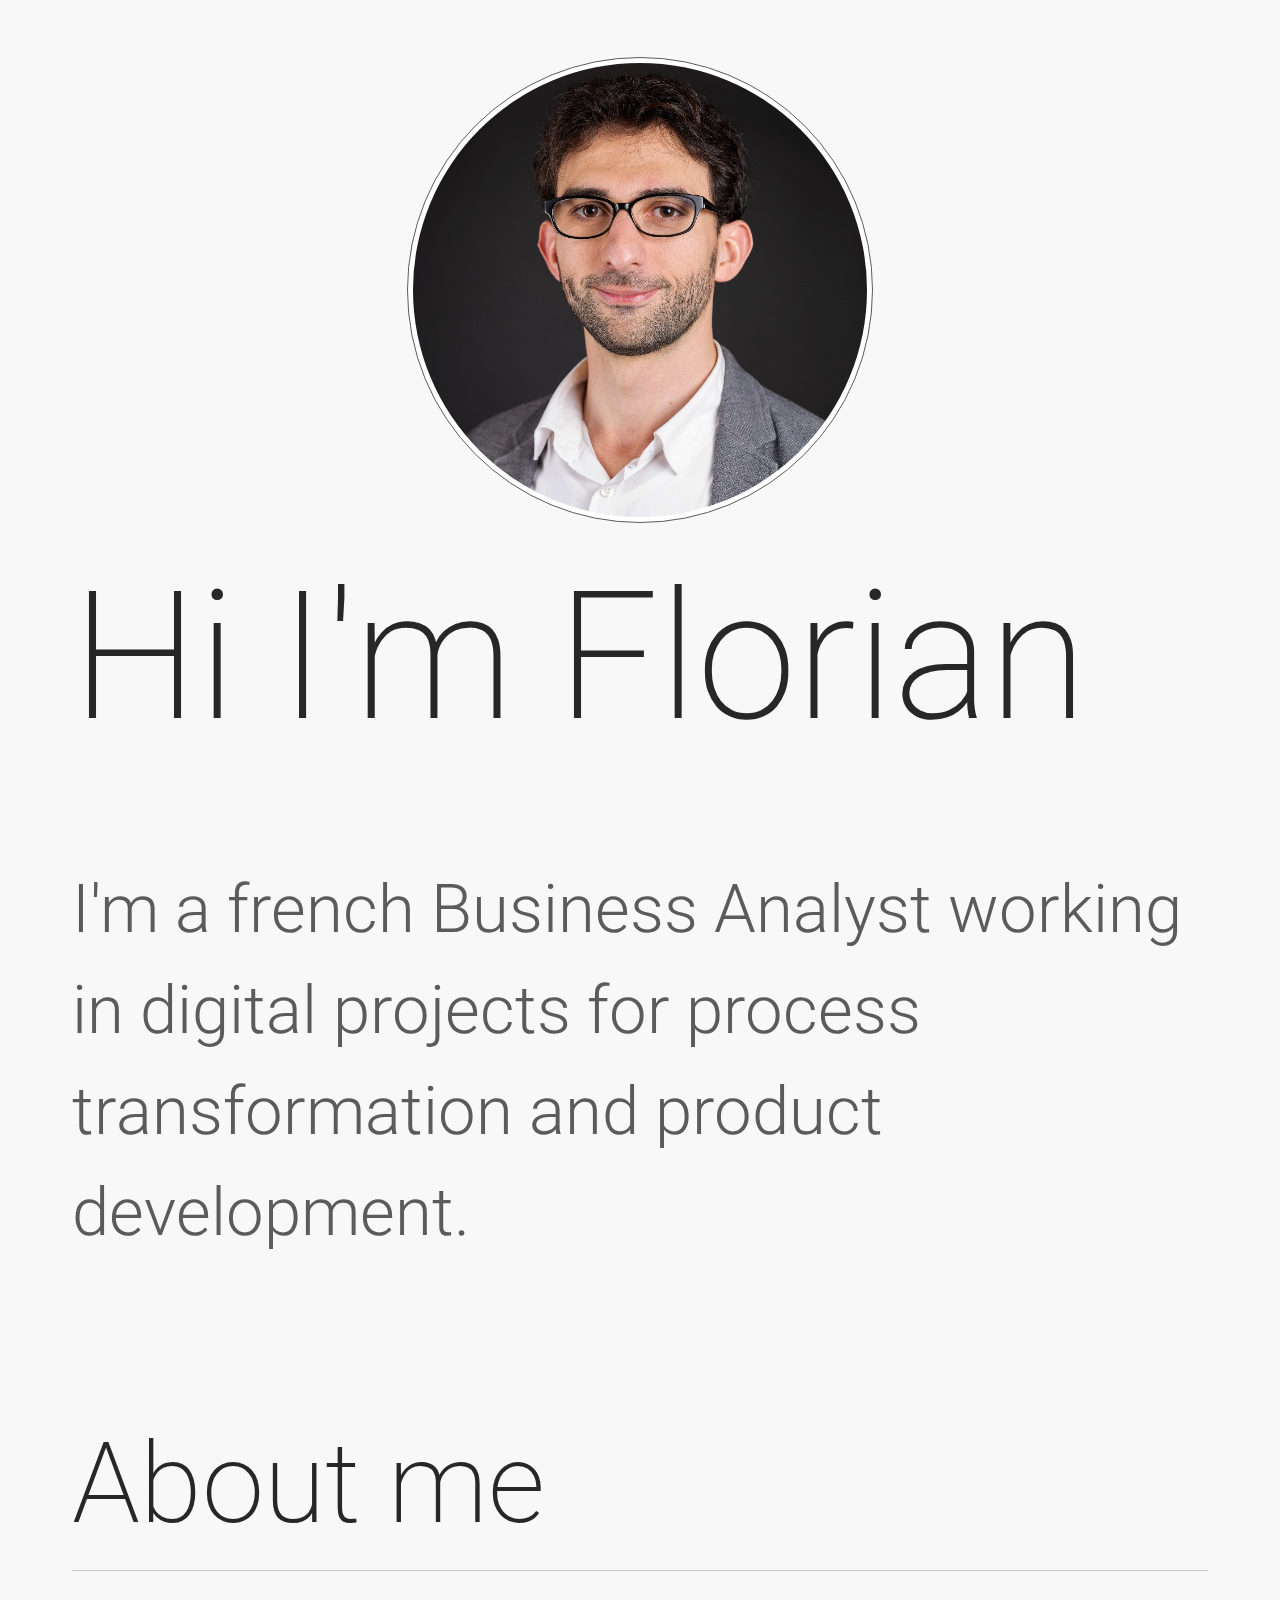
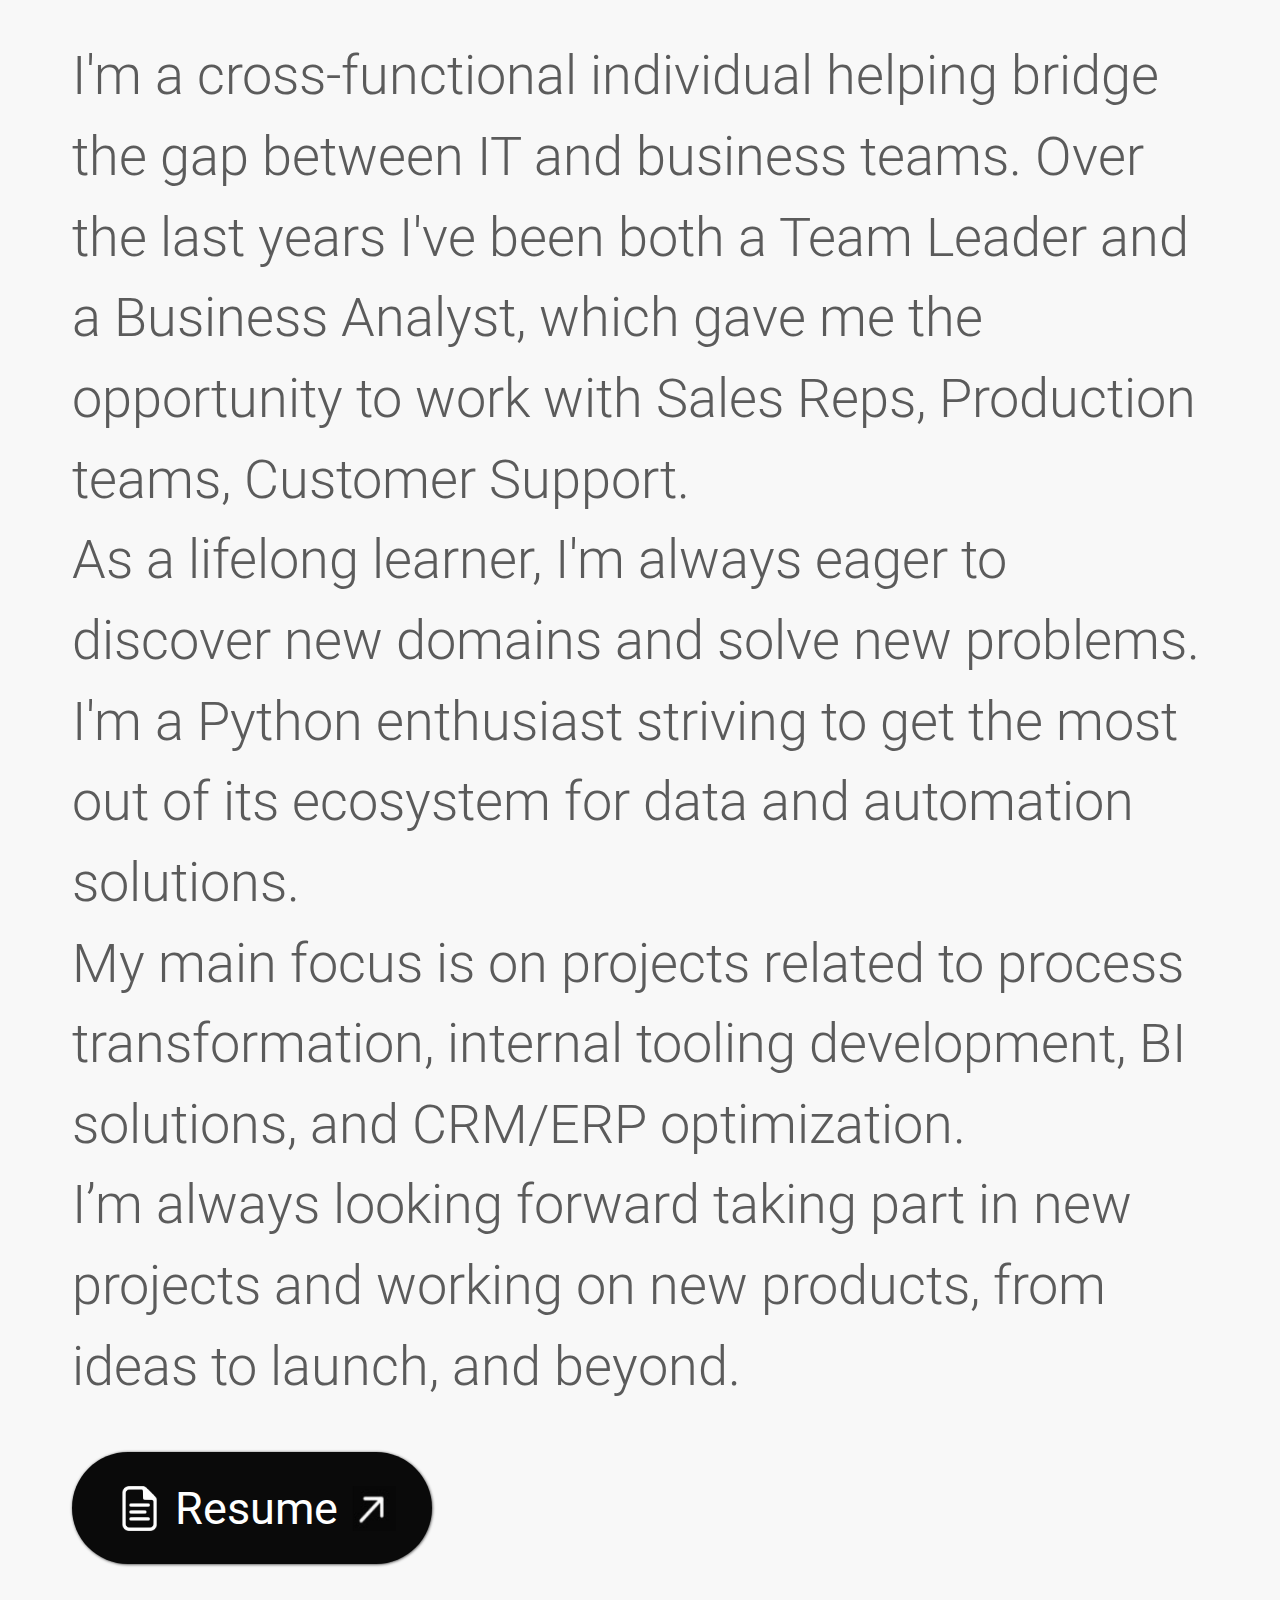
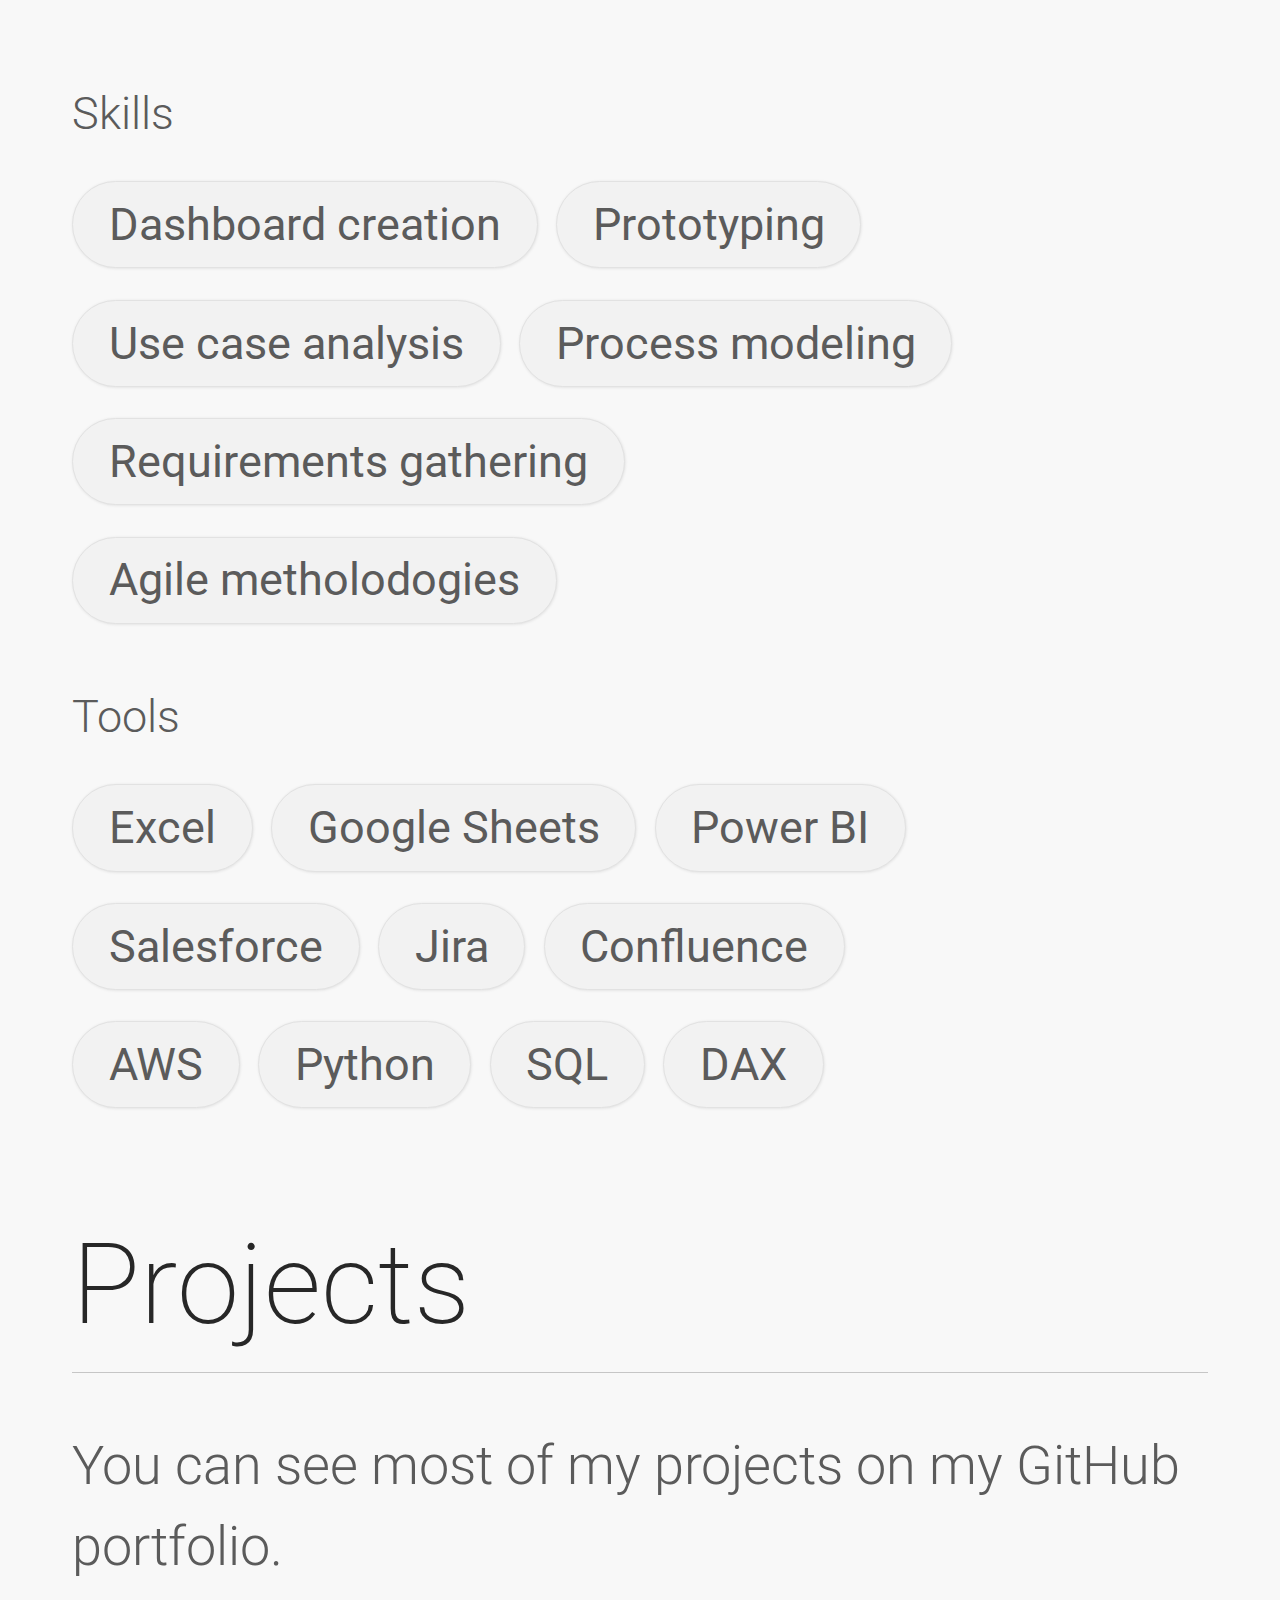
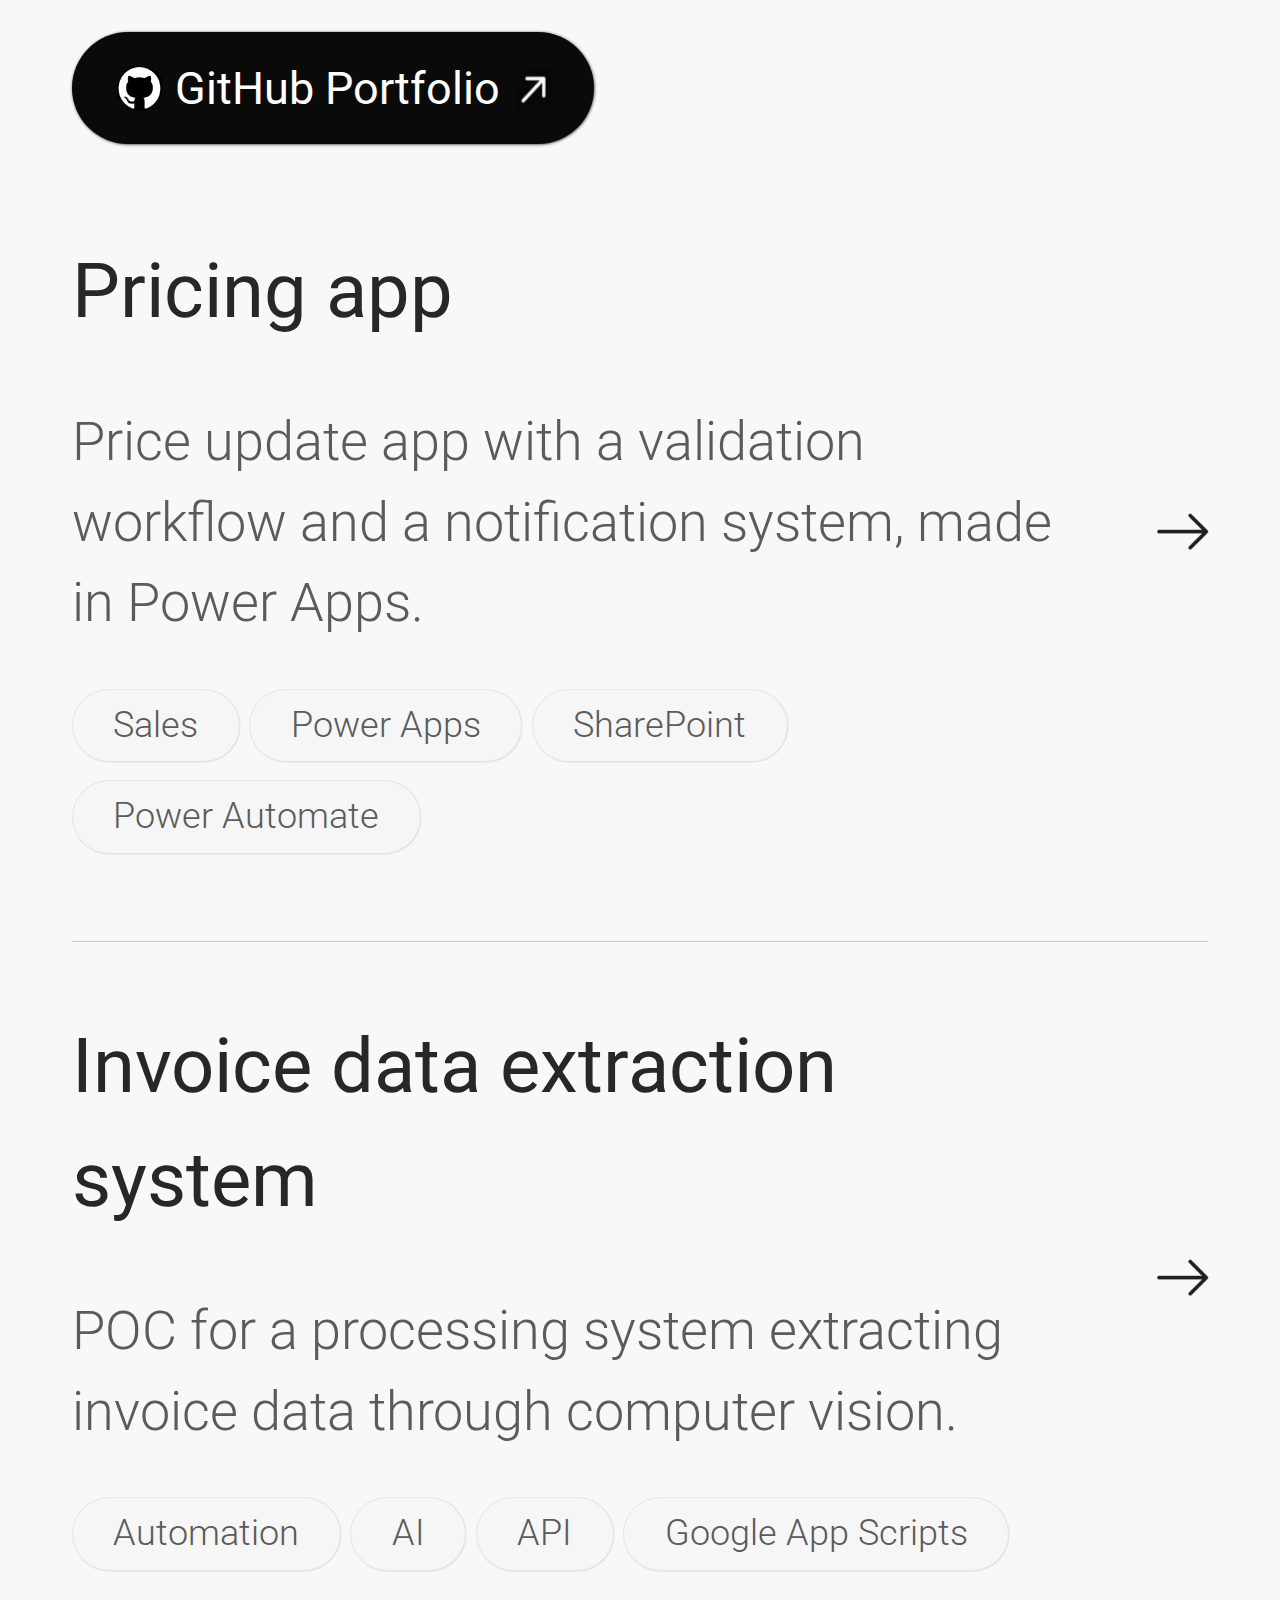
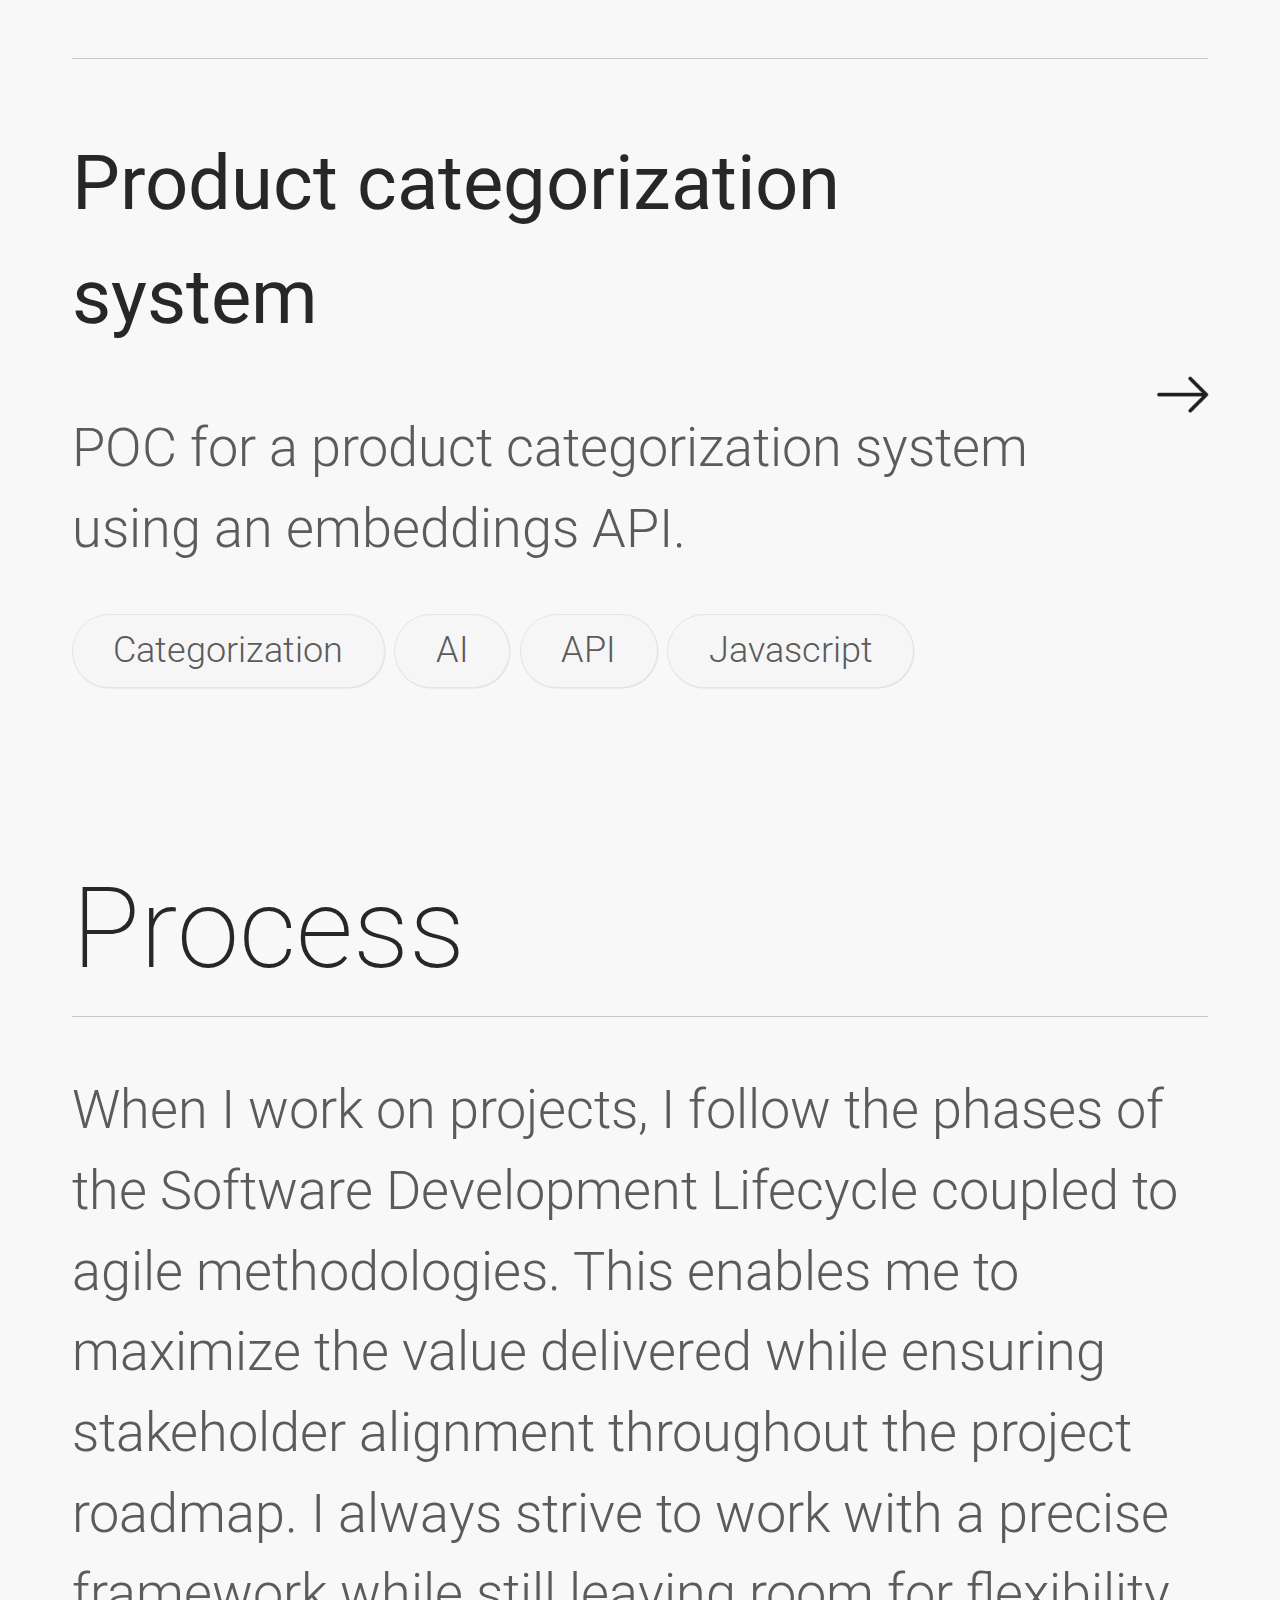
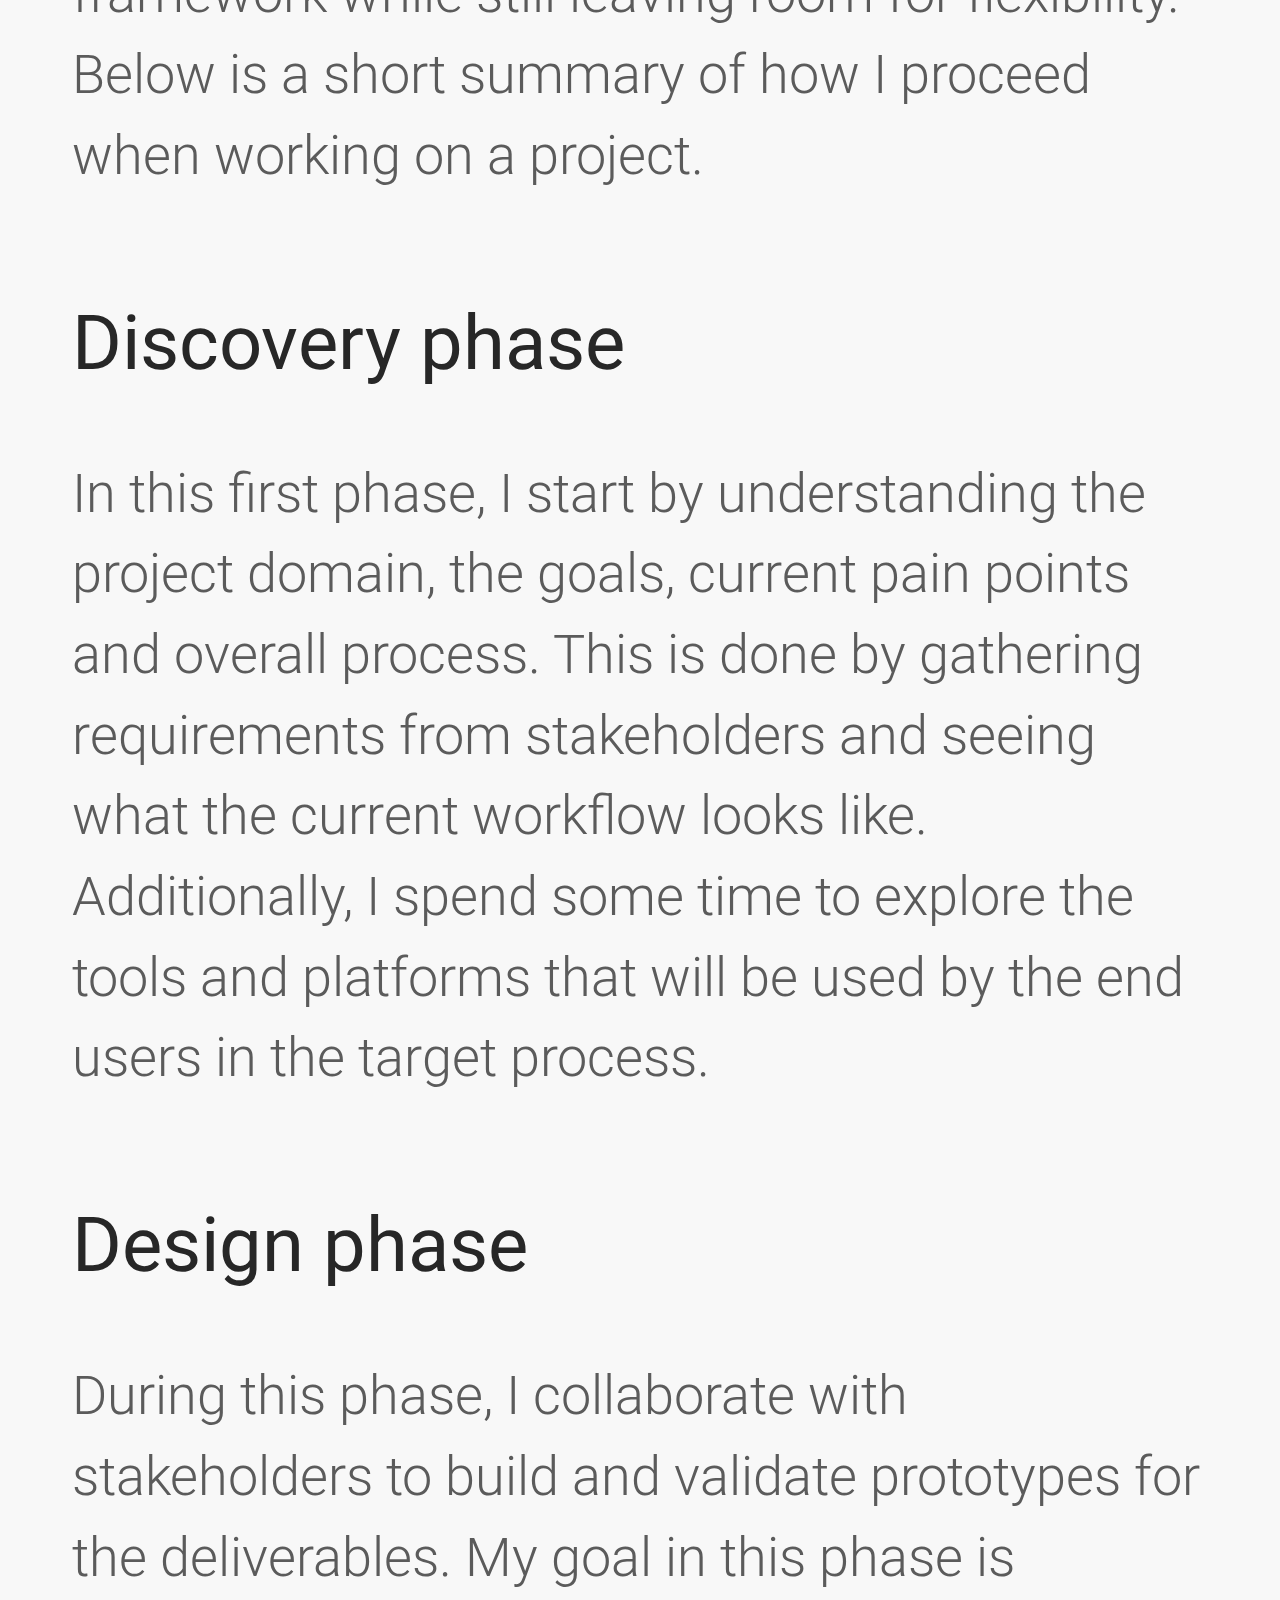
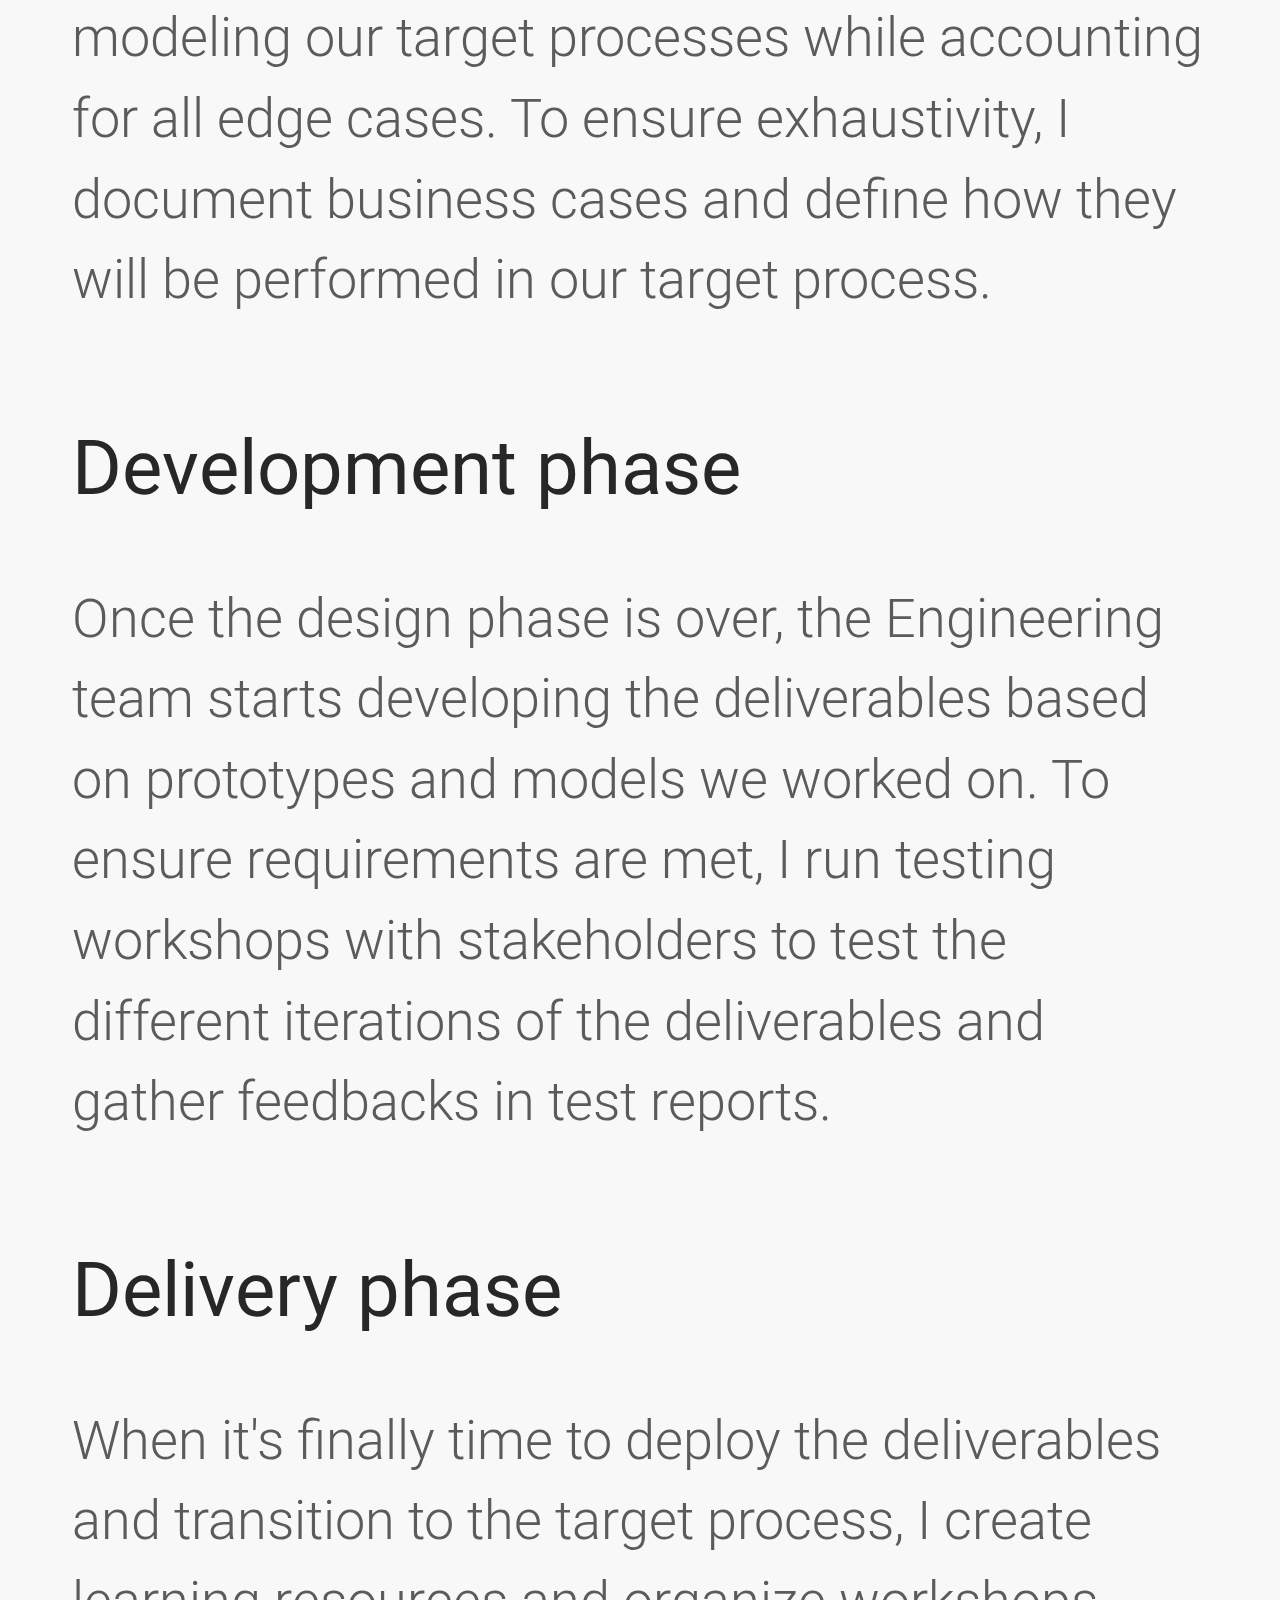
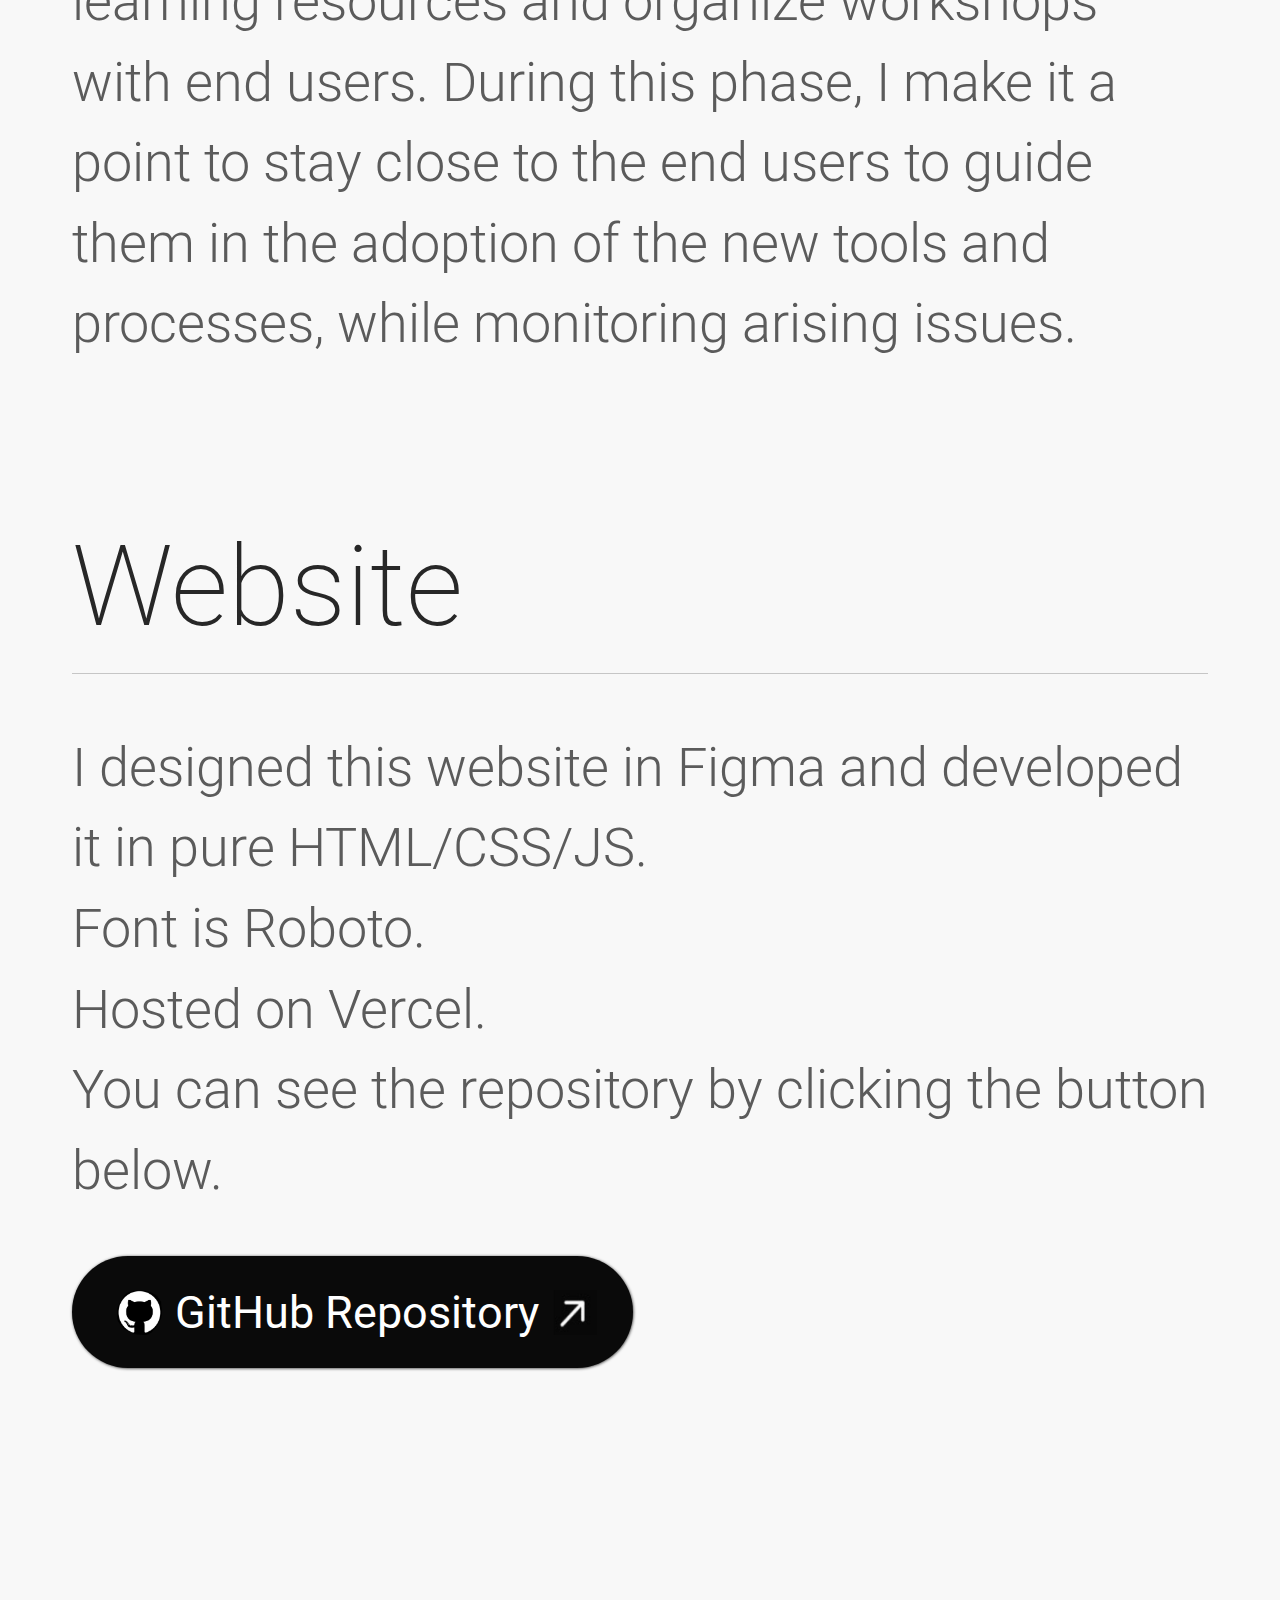
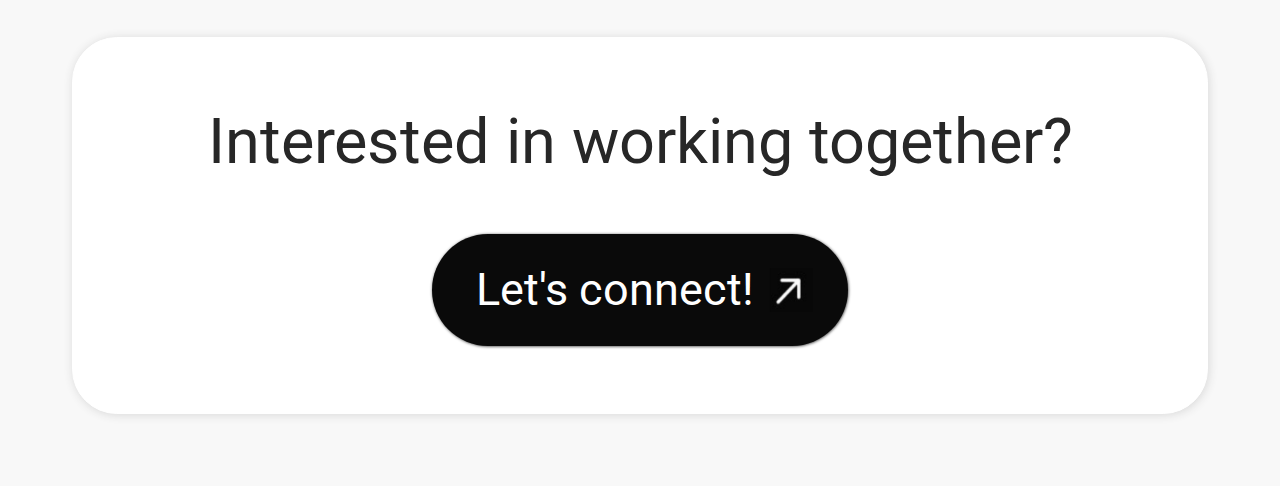
==== commit 4cb04f91: "Added new project" ====
--- a/index.html
+++ b/index.html
@@ -5,6 +5,8 @@
         <meta name="viewport" content="width=device-width, initial-scale=1">
         <title>Florian Le Du</title>
         <link rel="stylesheet" href="styles.css">
+        <link rel="icon" type="image/png" sizes="32x32" href="visuals/favicon-32x32.png">
+        <link rel="icon" type="image/png" sizes="16x16" href="visuals/favicon-16x16.png">
         <link rel="preconnect" href="https://fonts.googleapis.com">
         <link rel="preconnect" href="https://fonts.gstatic.com" crossorigin>
         <link href="https://fonts.googleapis.com/css2?family=Open+Sans:ital,wght@0,300..800;1,300..800&family=Roboto:ital,wght@0,100;0,300;0,400;0,500;0,700;0,900;1,100;1,300;1,400;1,500;1,700;1,900&display=swap" rel="stylesheet">
@@ -140,6 +142,22 @@
                         <div class="case-section">
                             <div class="case">
                                 <div class="case-info">
+                                    <h3>Pricing app</h3>
+                                    <p>Price update app with a validation workflow and a notification system, made in Power Apps.</p>
+                                    <div class="case-tags">
+                                        <div class="case-tag">Sales</div>
+                                        <div class="case-tag">Power Apps</div>
+                                        <div class="case-tag">SharePoint</div>
+                                        <div class="case-tag">Power Automate</div>
+                                    </div>
+                                </div>
+                                <a href="https://github.com/FlorianLD/pricing_app" target=”_blank”>
+                                    <img src="/visuals/right_arrow.png" class="arrow-access" title="See project page">
+                                </a>
+                            </div>
+                            <div class="line"></div>
+                            <div class="case">
+                                <div class="case-info">
                                     <h3>Invoice data extraction system</h3>
                                     <p>POC for a processing system extracting invoice data through computer vision.</p>
                                     <div class="case-tags">
@@ -150,21 +168,6 @@
                                     </div>
                                 </div>
                                 <a href="https://github.com/FlorianLD/invoice_data_extraction" target=”_blank”>
-                                    <img src="/visuals/right_arrow.png" class="arrow-access" title="See project page">
-                                </a>
-                            </div>
-                            <div class="line"></div>
-                            <div class="case">
-                                <div class="case-info">
-                                    <h3>Dashboard app</h3>
-                                    <p>Dashboard demo app developed with the Dash Plotly python framework.</p>
-                                    <div class="case-tags">
-                                        <div class="case-tag">Analytics</div>
-                                        <div class="case-tag">Dashboard</div>
-                                        <div class="case-tag">Python</div>
-                                    </div>
-                                </div>
-                                <a href="https://github.com/FlorianLD/dashboard_app" target=”_blank”>
                                     <img src="/visuals/right_arrow.png" class="arrow-access" title="See project page">
                                 </a>
                             </div>
@@ -187,9 +190,7 @@
                         </div>
                         <div class="image-frame">
                             <p class="project-desc">
-                                Several frameworks in the python ecosystem are targeted towards data app development such as Streamlit and Reflex.
-                                These frameworks enable developers to create dashboards by relying only on the python language.
-                                Under the hood, these frameworks usually translate python code to HTML/React components.
+                    
                             </p>
                         </div>
                     </div>
@@ -240,7 +241,7 @@
                         Font is Roboto.<br>
                         Hosted on Vercel.<br>
                         You can see the repository by clicking the button below.
-                    <a href="https://github.com/FlorianLD" target=”_blank” class="button">
+                    <a href="https://github.com/FlorianLD/website" target=”_blank” class="button">
                         <img src="/visuals/github_button.png" class="icon">
                         GitHub Repository
                         <img src="/visuals/diagonal_arrow.png" class="icon">
--- a/styles.css
+++ b/styles.css
@@ -241,7 +241,7 @@
     width: 40%;
     height: 25em;
     justify-content: center;
-    align-items: center;
+    align-items: flex-start;
     align-self: center;
     background-color: white;
     border-color: rgb(255, 255, 255);
@@ -251,7 +251,7 @@
 
 .project-desc {
     font-size: 1.5rem;
-    margin: 5rem;
+    margin: 4rem;
 }
 
 .image {
